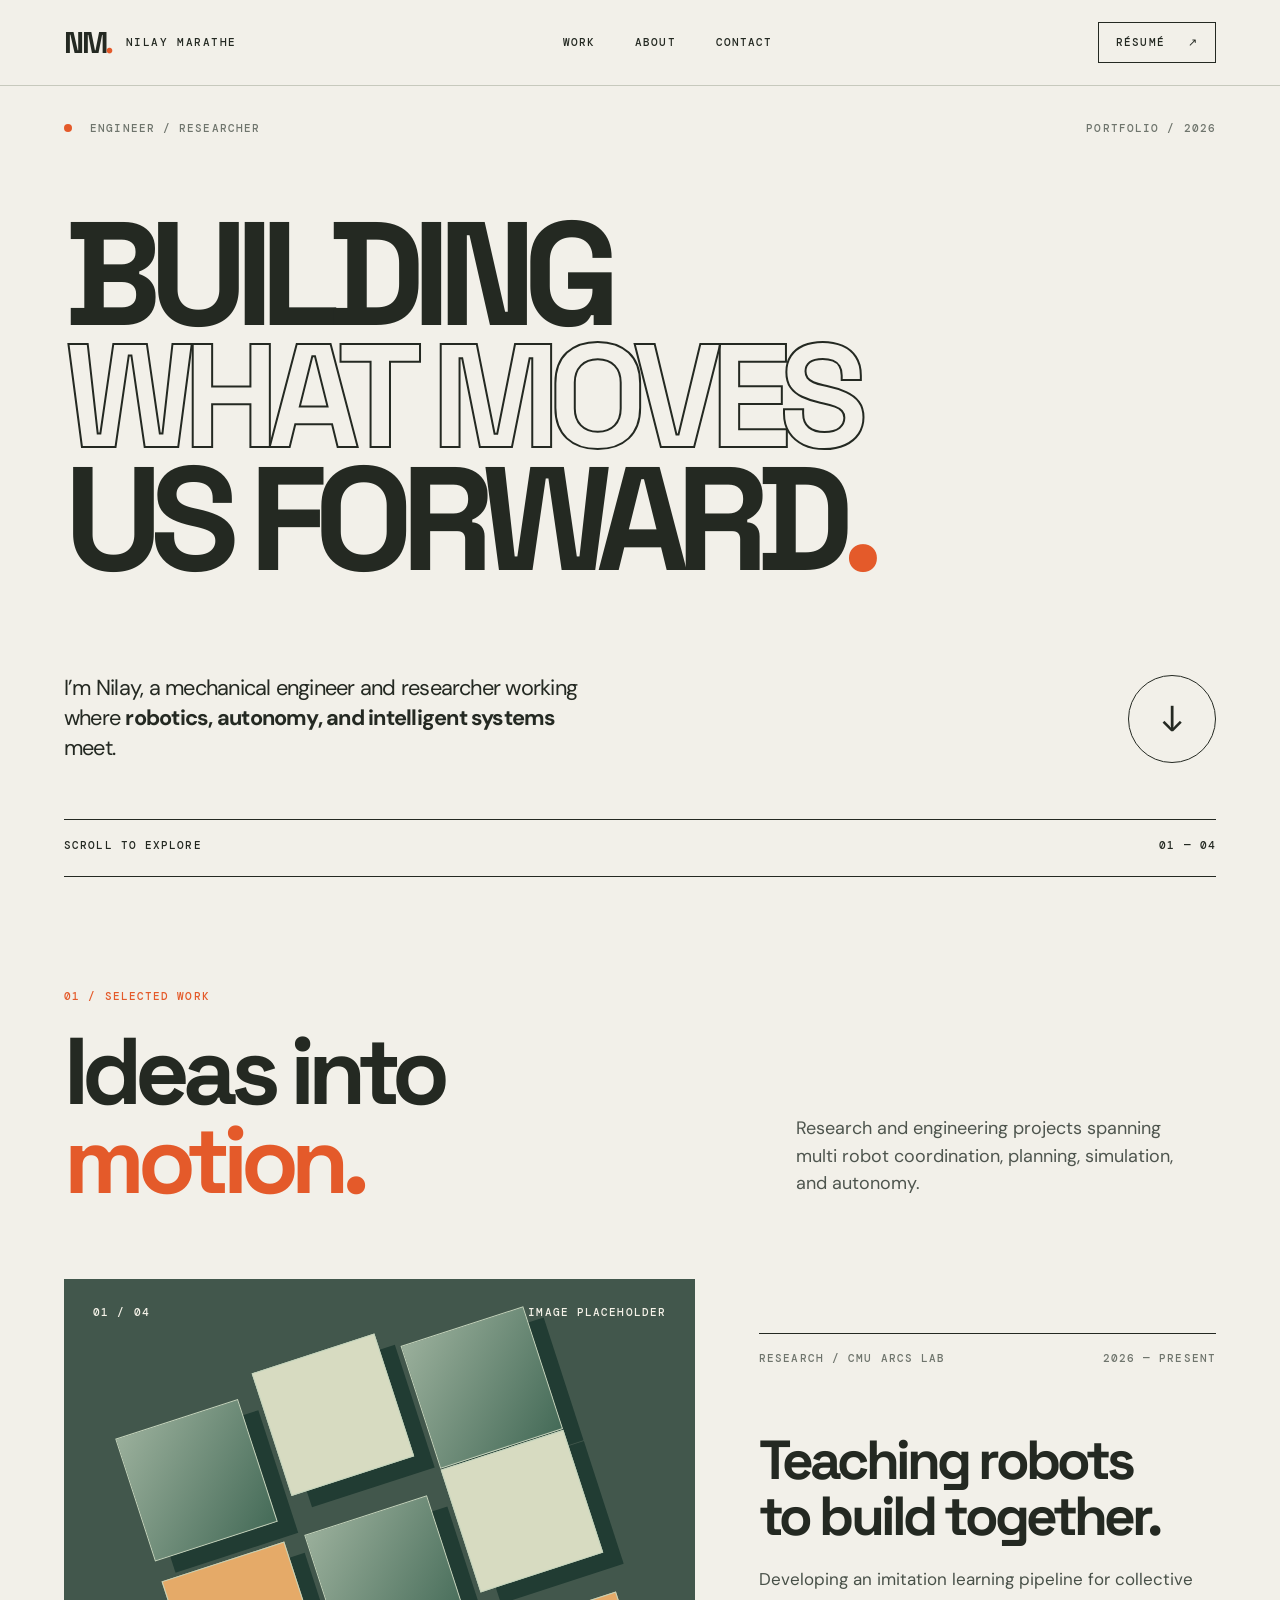
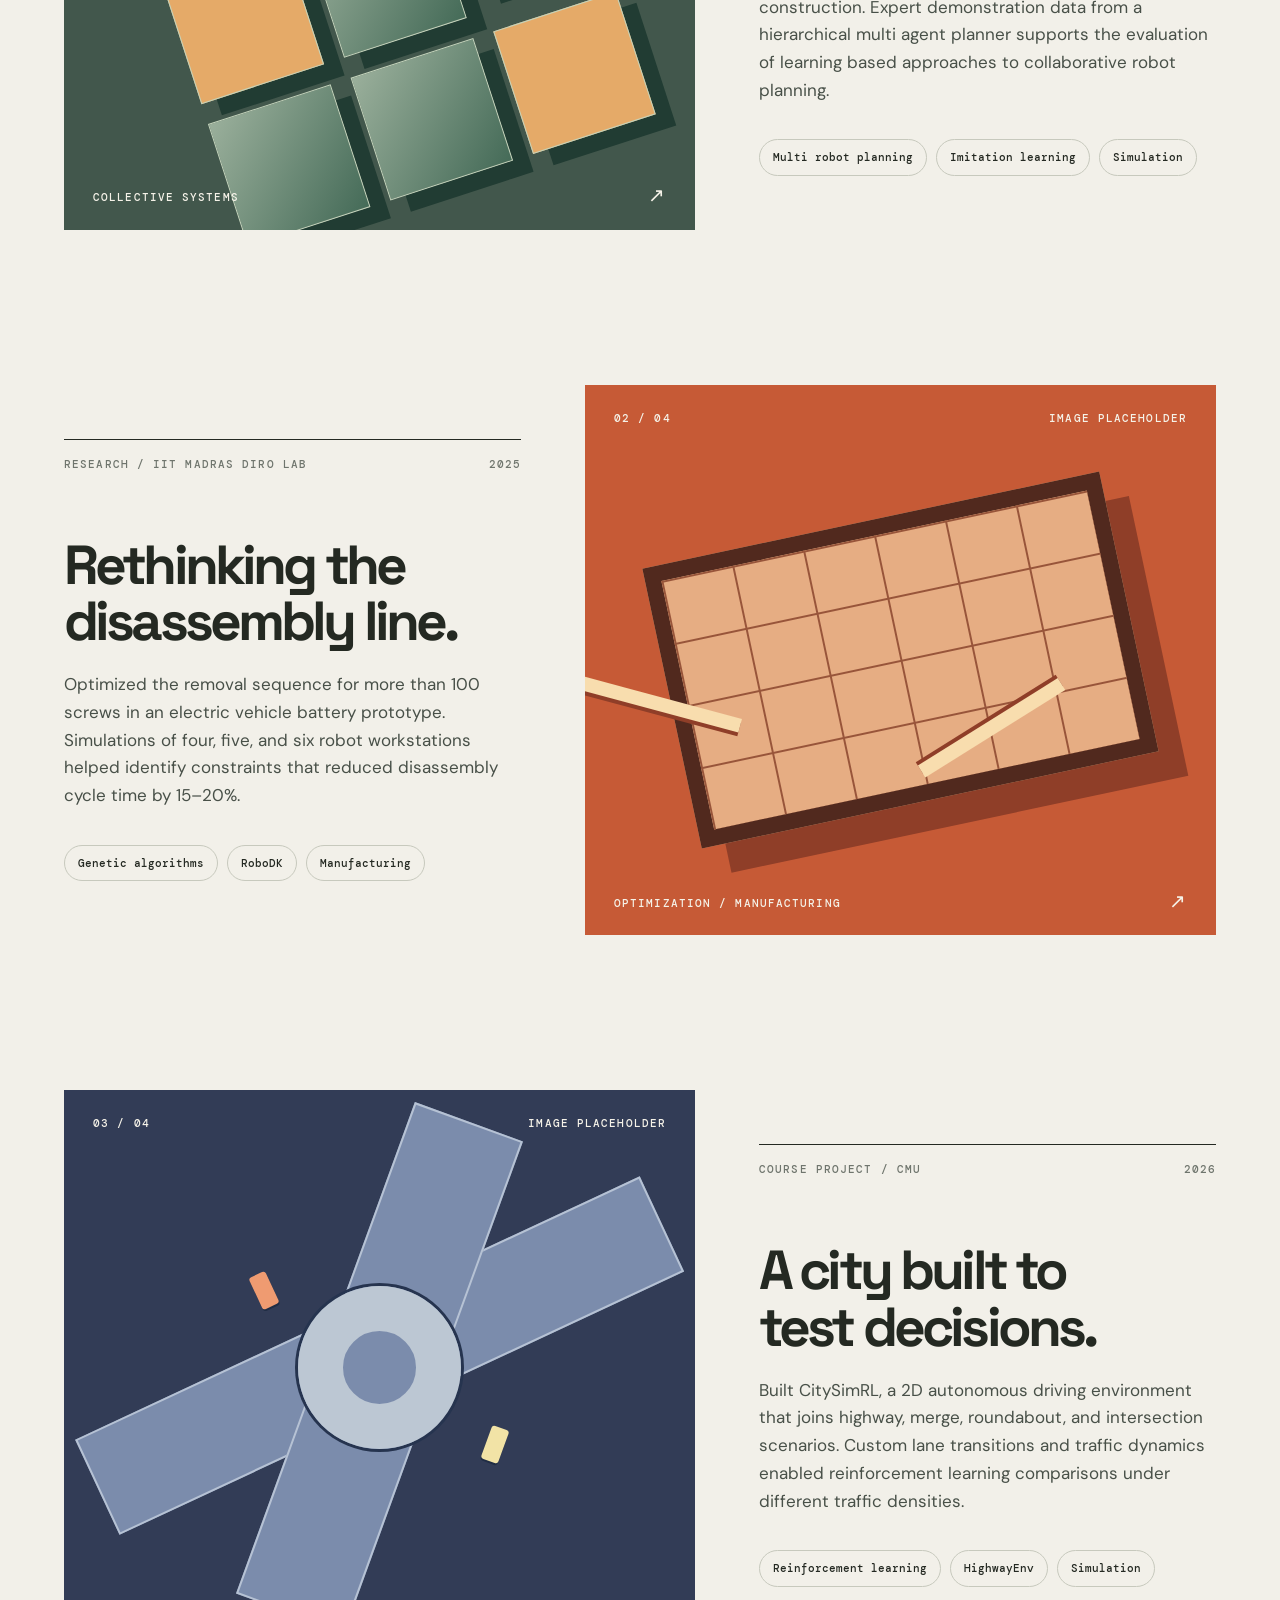
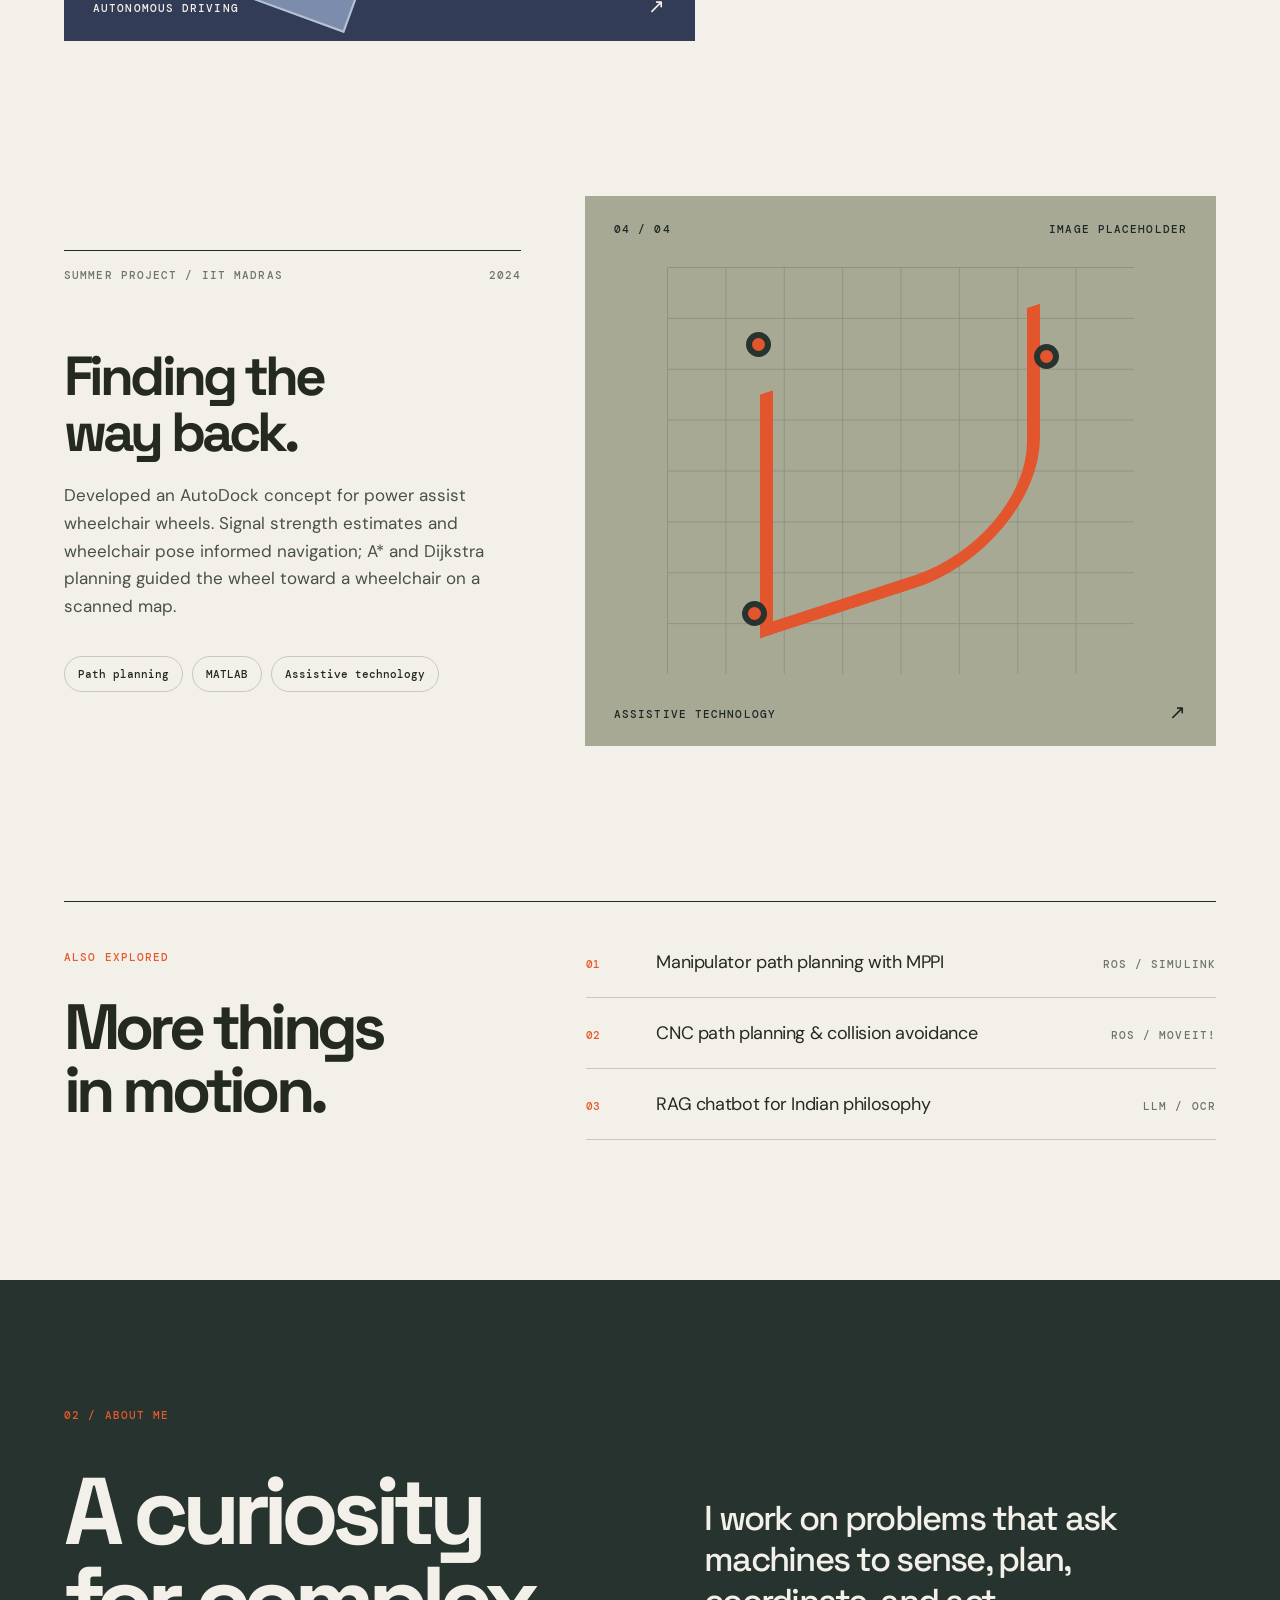
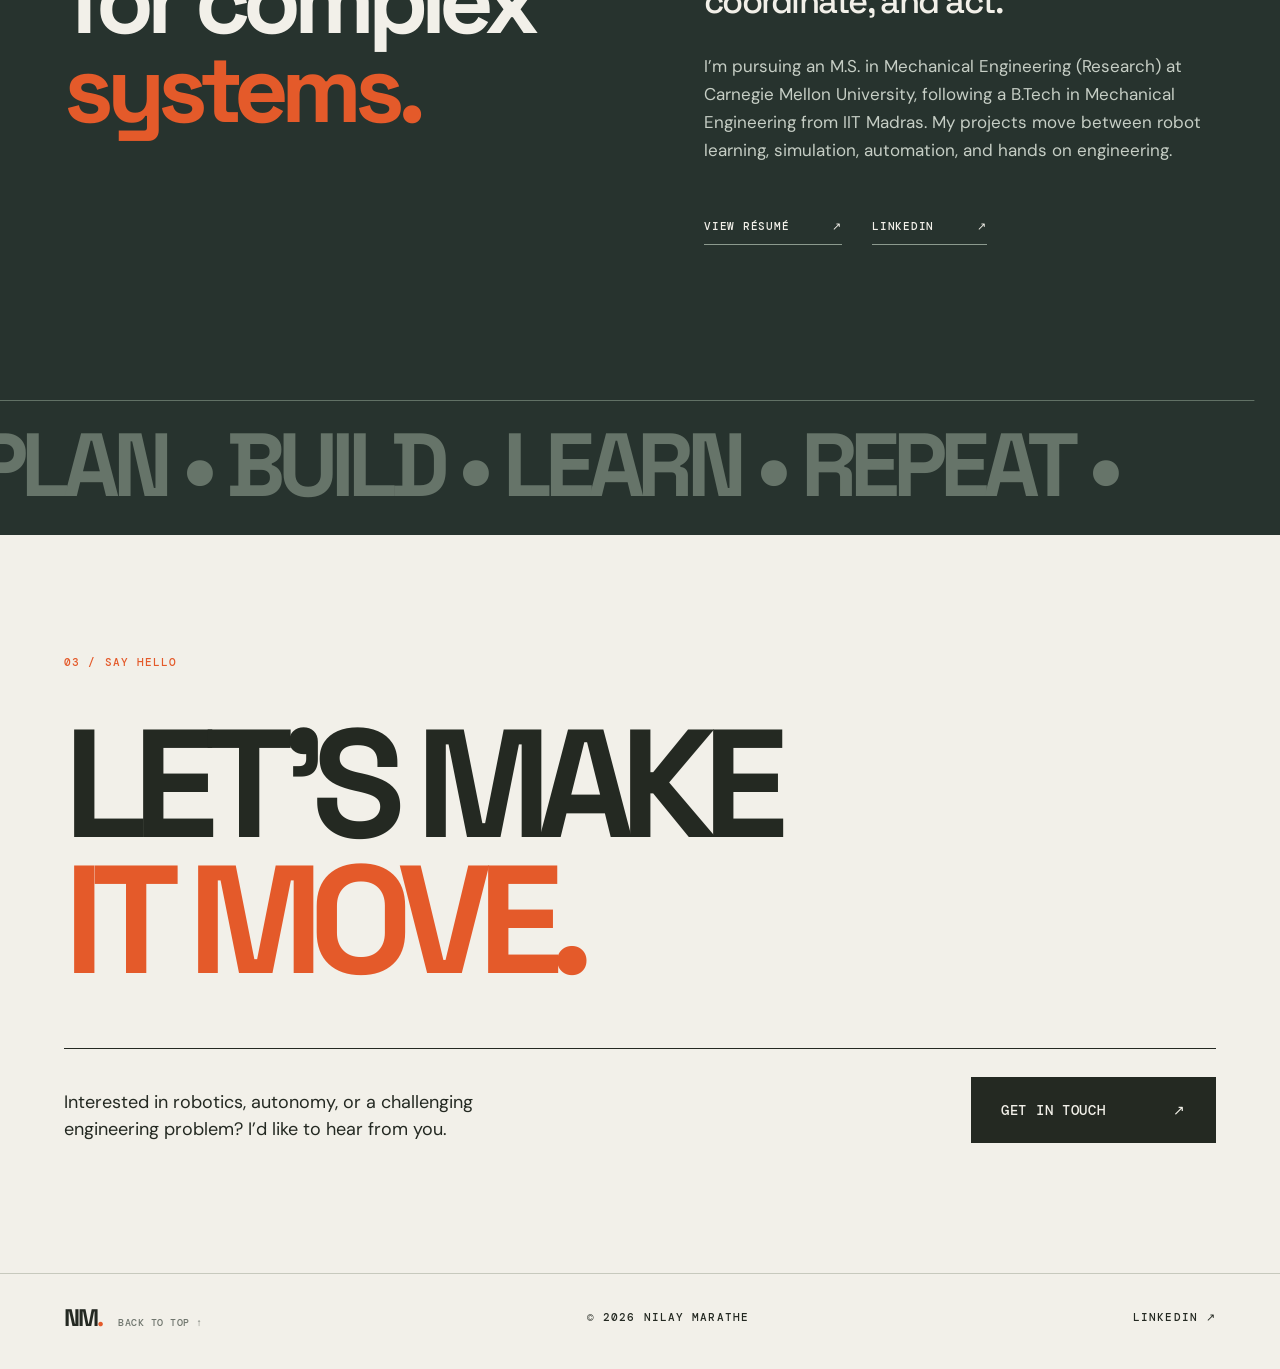
==== index.html @ 24e1535c "Add files via upload" ====
<!doctype html>
<html lang="en">
<head>
  <meta charset="utf-8">
  <meta name="viewport" content="width=device-width, initial-scale=1">
  <meta name="theme-color" content="#f2f0e9">
  <meta name="description" content="Nilay Marathe is a mechanical engineering researcher working across robotics, planning, autonomy, and intelligent systems.">
  <title>Nilay Marathe — Robotics & Autonomous Systems</title>
  <link rel="preconnect" href="https://fonts.googleapis.com">
  <link rel="preconnect" href="https://fonts.gstatic.com" crossorigin>
  <link href="https://fonts.googleapis.com/css2?family=DM+Mono:wght@400;500&family=DM+Sans:wght@400;500;600;700&family=Space+Grotesk:wght@400;500;600;700&display=swap" rel="stylesheet">
  <link rel="stylesheet" href="styles.css">
</head>
<body>
  <a class="skip-link" href="#main">Skip to content</a>
  <header class="site-header">
    <a class="brand" href="#top" aria-label="Nilay Marathe, back to top"><span class="brand-mark">NM<span class="brand-dot">.</span></span><span class="brand-name">NILAY MARATHE</span></a>
    <nav aria-label="Main navigation">
      <a href="#work">Work</a>
      <a href="#about">About</a>
      <a href="#contact">Contact</a>
    </nav>
    <a class="header-link" href="NilayMarathe_Resume.pdf" target="_blank" rel="noopener">Résumé <span aria-hidden="true">↗</span></a>
  </header>

  <main id="main">
    <section class="hero section-shell" id="top" aria-labelledby="hero-title">
      <div class="hero-topline"><span><span class="status-dot"></span> ENGINEER / RESEARCHER</span><span class="hero-index">PORTFOLIO / 2026</span></div>
      <h1 id="hero-title">BUILDING<br><span class="outlined">WHAT MOVES</span><br>US FORWARD<span class="period">.</span></h1>
      <div class="hero-bottom">
        <p>I’m Nilay, a mechanical engineer and researcher working where <strong>robotics, autonomy, and intelligent systems</strong> meet.</p>
        <a class="round-arrow" href="#work" aria-label="Explore selected work"><span aria-hidden="true">↓</span></a>
      </div>
      <div class="hero-rule"><span>SCROLL TO EXPLORE</span><span aria-hidden="true">01 — 04</span></div>
    </section>

    <section class="work section-shell" id="work" aria-labelledby="work-title">
      <div class="section-heading"><span class="eyebrow">01 / SELECTED WORK</span><h2 id="work-title">Ideas into<br><em>motion.</em></h2><p>Research and engineering projects spanning multi robot coordination, planning, simulation, and autonomy.</p></div>

      <article class="project project-featured" id="construction">
        <div class="project-visual visual-construction" role="img" aria-label="Placeholder for multi-robot construction project image">
          <div class="visual-top"><span>01 / 04</span><span>IMAGE PLACEHOLDER</span></div>
          <div class="construction-art" aria-hidden="true"><i></i><i></i><i></i><i></i><i></i><i></i><i></i><i></i><i></i></div>
          <div class="visual-bottom"><span>COLLECTIVE SYSTEMS</span><span>↗</span></div>
        </div>
        <div class="project-info"><div class="project-meta"><span>RESEARCH / CMU ARCS LAB</span><span>2026 — PRESENT</span></div><h3>Teaching robots<br>to build together.</h3><p>Developing an imitation learning pipeline for collective construction. Expert demonstration data from a hierarchical multi agent planner supports the evaluation of learning based approaches to collaborative robot planning.</p><div class="tag-list"><span>Multi robot planning</span><span>Imitation learning</span><span>Simulation</span></div></div>
      </article>

      <article class="project project-reverse" id="disassembly">
        <div class="project-visual visual-disassembly" role="img" aria-label="Placeholder for multi-robot disassembly project image">
          <div class="visual-top"><span>02 / 04</span><span>IMAGE PLACEHOLDER</span></div>
          <div class="battery-art" aria-hidden="true"><div class="battery-grid"></div><div class="battery-arm arm-one"></div><div class="battery-arm arm-two"></div></div>
          <div class="visual-bottom"><span>OPTIMIZATION / MANUFACTURING</span><span>↗</span></div>
        </div>
        <div class="project-info"><div class="project-meta"><span>RESEARCH / IIT MADRAS DIRO LAB</span><span>2025</span></div><h3>Rethinking the<br>disassembly line.</h3><p>Optimized the removal sequence for more than 100 screws in an electric vehicle battery prototype. Simulations of four, five, and six robot workstations helped identify constraints that reduced disassembly cycle time by 15–20%.</p><div class="tag-list"><span>Genetic algorithms</span><span>RoboDK</span><span>Manufacturing</span></div></div>
      </article>

      <article class="project" id="citysim">
        <div class="project-visual visual-city" role="img" aria-label="Placeholder for CitySimRL autonomous driving project image">
          <div class="visual-top"><span>03 / 04</span><span>IMAGE PLACEHOLDER</span></div>
          <div class="road-art" aria-hidden="true"><div class="road road-a"></div><div class="road road-b"></div><div class="road-circle"></div><div class="road-car car-a"></div><div class="road-car car-b"></div></div>
          <div class="visual-bottom"><span>AUTONOMOUS DRIVING</span><span>↗</span></div>
        </div>
        <div class="project-info"><div class="project-meta"><span>COURSE PROJECT / CMU</span><span>2026</span></div><h3>A city built to<br>test decisions.</h3><p>Built CitySimRL, a 2D autonomous driving environment that joins highway, merge, roundabout, and intersection scenarios. Custom lane transitions and traffic dynamics enabled reinforcement learning comparisons under different traffic densities.</p><div class="tag-list"><span>Reinforcement learning</span><span>HighwayEnv</span><span>Simulation</span></div></div>
      </article>

      <article class="project project-reverse" id="autodock">
        <div class="project-visual visual-autodock" role="img" aria-label="Placeholder for AutoDock power-assist wheelchair project image">
          <div class="visual-top"><span>04 / 04</span><span>IMAGE PLACEHOLDER</span></div>
          <div class="path-art" aria-hidden="true"><div class="path-grid"></div><div class="path-line"></div><div class="path-point point-one"></div><div class="path-point point-two"></div><div class="path-point point-three"></div></div>
          <div class="visual-bottom"><span>ASSISTIVE TECHNOLOGY</span><span>↗</span></div>
        </div>
        <div class="project-info"><div class="project-meta"><span>SUMMER PROJECT / IIT MADRAS</span><span>2024</span></div><h3>Finding the<br>way back.</h3><p>Developed an AutoDock concept for power assist wheelchair wheels. Signal strength estimates and wheelchair pose informed navigation; A* and Dijkstra planning guided the wheel toward a wheelchair on a scanned map.</p><div class="tag-list"><span>Path planning</span><span>MATLAB</span><span>Assistive technology</span></div></div>
      </article>

      <div class="more-work"><div><span class="eyebrow">ALSO EXPLORED</span><h3>More things<br>in motion.</h3></div><div class="more-list"><div><span>01</span><p>Manipulator path planning with MPPI</p><small>ROS / SIMULINK</small></div><div><span>02</span><p>CNC path planning & collision avoidance</p><small>ROS / MOVEIT!</small></div><div><span>03</span><p>RAG chatbot for Indian philosophy</p><small>LLM / OCR</small></div></div></div>
    </section>

    <section class="about" id="about" aria-labelledby="about-title"><div class="section-shell about-grid"><div><span class="eyebrow">02 / ABOUT ME</span><h2 id="about-title">A curiosity<br>for complex<br><em>systems.</em></h2></div><div class="about-copy"><p class="about-lead">I work on problems that ask machines to sense, plan, coordinate, and act.</p><p>I’m pursuing an M.S. in Mechanical Engineering (Research) at Carnegie Mellon University, following a B.Tech in Mechanical Engineering from IIT Madras. My projects move between robot learning, simulation, automation, and hands on engineering.</p><div class="about-links"><a href="NilayMarathe_Resume.pdf" target="_blank" rel="noopener">View résumé <span aria-hidden="true">↗</span></a><a href="https://www.linkedin.com/in/nilaymarathe" target="_blank" rel="noopener">LinkedIn <span aria-hidden="true">↗</span></a></div></div></div><div class="about-band" aria-hidden="true">PLAN&nbsp;•&nbsp;BUILD&nbsp;•&nbsp;LEARN&nbsp;•&nbsp;REPEAT&nbsp;•&nbsp;</div></section>

    <section class="contact section-shell" id="contact" aria-labelledby="contact-title"><span class="eyebrow">03 / SAY HELLO</span><h2 id="contact-title">LET’S MAKE<br><span>IT MOVE.</span></h2><div class="contact-bottom"><p>Interested in robotics, autonomy, or a challenging engineering problem? I’d like to hear from you.</p><a class="contact-cta" href="mailto:nmarathe@andrew.cmu.edu">Get in touch <span aria-hidden="true">↗</span></a></div></section>
  </main>

  <footer class="footer section-shell"><a href="#top">NM<span class="period">.</span> <span class="back-top">BACK TO TOP ↑</span></a><span>© 2026 NILAY MARATHE</span><a href="https://www.linkedin.com/in/nilaymarathe" target="_blank" rel="noopener">LINKEDIN ↗</a></footer>
</body>
</html>
---- styles.css ----
:root{--paper:#f2f0e9;--ink:#242922;--muted:#6f756d;--line:#c7c9bd;--accent:#e45a2a;--dark:#27332e;--cream:#f8f6ef}*{box-sizing:border-box}html{scroll-behavior:smooth}body{margin:0;background:var(--paper);color:var(--ink);font-family:'DM Sans',Arial,sans-serif}a{color:inherit;text-decoration:none}a:focus-visible{outline:3px solid var(--accent);outline-offset:5px}::selection{background:var(--accent);color:white}.section-shell{max-width:1600px;margin:auto;padding-left:clamp(24px,5vw,86px);padding-right:clamp(24px,5vw,86px)}.skip-link{position:absolute;z-index:10;top:-100px;left:20px;padding:12px 18px;background:#fff}.skip-link:focus{top:14px}.site-header{height:86px;display:flex;align-items:center;gap:36px;justify-content:space-between;border-bottom:1px solid var(--line);padding:0 clamp(24px,5vw,86px);max-width:1600px;margin:auto}.brand{display:flex;align-items:center;gap:14px;white-space:nowrap}.brand-mark{font:700 30px/1 'Space Grotesk',sans-serif;letter-spacing:-.08em}.brand-dot,.period{color:var(--accent)}.brand-name,.site-header nav,.header-link,.eyebrow,.hero-topline,.hero-rule,.project-meta,.tag-list,.visual-top,.visual-bottom,.more-list small,.footer,.back-top{font:500 11px/1.3 'DM Mono',monospace;letter-spacing:.1em}.brand-name{letter-spacing:.14em}.site-header nav{display:flex;gap:40px;text-transform:uppercase}.site-header nav a,.header-link,.footer a,.about-links a{transition:color .2s ease}.site-header nav a:hover,.header-link:hover,.footer a:hover,.about-links a:hover{color:var(--accent)}.header-link{border:1px solid var(--ink);padding:12px 17px;text-transform:uppercase;white-space:nowrap}.header-link span{margin-left:15px}.hero{min-height:790px;display:flex;flex-direction:column}.hero-topline{display:flex;justify-content:space-between;padding-top:35px;color:var(--muted)}.status-dot{display:inline-block;width:8px;height:8px;background:var(--accent);border-radius:50%;margin-right:10px}.hero h1{font:700 clamp(70px,11.5vw,174px)/.83 'Space Grotesk',sans-serif;letter-spacing:-.09em;margin:78px 0 0;white-space:nowrap}.hero h1 .outlined{-webkit-text-stroke:2px var(--ink);color:transparent}.hero h1 .period{letter-spacing:-.11em}.hero-bottom{display:flex;justify-content:space-between;align-items:end;margin-top:auto;padding:40px 0 56px}.hero-bottom p{font-size:clamp(18px,1.7vw,25px);line-height:1.38;letter-spacing:-.035em;max-width:520px;margin:0}.hero-bottom strong{font-weight:700}.round-arrow{width:88px;height:88px;border:1px solid var(--ink);border-radius:50%;display:grid;place-items:center;font:400 36px/1 'Space Grotesk';transition:background .2s,color .2s,transform .2s}.round-arrow:hover{background:var(--ink);color:var(--paper);transform:translateY(5px)}.hero-rule{border-top:1px solid var(--ink);display:flex;justify-content:space-between;padding:18px 0 24px}.section-heading{display:grid;grid-template-columns:1.2fr .8fr;column-gap:8vw;padding:112px 0 74px;align-items:end;border-top:1px solid var(--ink)}.section-heading .eyebrow{grid-column:1/-1;margin-bottom:24px}.eyebrow{display:block;color:var(--accent)}.section-heading h2,.about h2{font:700 clamp(58px,7.4vw,112px)/.94 'Space Grotesk',sans-serif;letter-spacing:-.075em;margin:0}.section-heading h2 em,.about h2 em{font-style:normal;color:var(--accent)}.section-heading p{max-width:390px;font-size:18px;line-height:1.55;color:#4e554e;margin:0 0 7px}.project{display:grid;grid-template-columns:1.16fr .84fr;gap:clamp(42px,5vw,90px);align-items:center;margin-bottom:155px}.project-reverse{grid-template-columns:.84fr 1.16fr}.project-reverse .project-visual{order:2}.project-reverse .project-info{order:1}.project-visual{height:clamp(410px,43vw,620px);position:relative;overflow:hidden;color:#f5f2e8}.visual-top,.visual-bottom{position:absolute;left:29px;right:29px;display:flex;justify-content:space-between;z-index:2}.visual-top{top:26px}.visual-bottom{bottom:25px}.visual-bottom span:last-child{font-size:20px;line-height:.5}.visual-construction{background:#42574c}.visual-disassembly{background:#c65a36}.visual-city{background:#323c56}.visual-autodock{background:#a8a995;color:#1b2824}.construction-art{width:68%;aspect-ratio:1;position:absolute;left:17%;top:15%;transform:rotate(-18deg);display:grid;grid-template-columns:repeat(3,1fr);gap:5%}.construction-art i{display:block;border:1px solid #c4d4bc;background:linear-gradient(135deg,#9aaf9b,#456b58);box-shadow:16px 17px 0 #213c33}.construction-art i:nth-child(2),.construction-art i:nth-child(6){transform:translateY(-20px);background:#d7dbc1}.construction-art i:nth-child(4),.construction-art i:nth-child(9){background:#e5aa68}.battery-art{position:absolute;width:74%;height:52%;left:13%;top:24%;transform:rotate(-12deg);border:16px solid #51291e;background:#e6ad83;box-shadow:24px 30px 0 #8f3e28}.battery-grid{width:100%;height:100%;background-image:linear-gradient(#98553a 2px,transparent 2px),linear-gradient(90deg,#98553a 2px,transparent 2px);background-size:16.66% 25%}.battery-arm{position:absolute;background:#f8ddae;height:14px;width:38%;transform-origin:left center;box-shadow:0 4px 0 #8f3e28}.arm-one{left:-23%;top:30%;transform:rotate(27deg)}.arm-two{right:-23%;bottom:25%;transform:rotate(160deg)}.road-art{position:absolute;inset:12%}.road{position:absolute;background:#7b8cac;border:2px solid #b6c2d4}.road-a{height:25%;width:130%;left:-15%;top:35%;transform:rotate(-25deg)}.road-b{width:24%;height:125%;left:38%;top:-12%;transform:rotate(20deg)}.road-circle{position:absolute;left:33%;top:31%;width:34%;aspect-ratio:1;border:45px solid #bcc7d3;border-radius:50%;box-shadow:0 0 0 3px #26344f}.road-car{position:absolute;width:18px;height:35px;border-radius:3px;background:#ef9b71;box-shadow:0 2px 0 #202d45}.car-a{left:24%;top:28%;transform:rotate(-25deg)}.car-b{right:24%;bottom:27%;transform:rotate(20deg);background:#f2e3a6}.path-art{position:absolute;inset:13%}.path-grid{position:absolute;inset:0;background-image:linear-gradient(#626f5f 1px,transparent 1px),linear-gradient(90deg,#626f5f 1px,transparent 1px);background-size:12.5% 12.5%;opacity:.35}.path-line{position:absolute;left:20%;top:20%;width:60%;height:60%;border-left:13px solid #e2552d;border-bottom:13px solid #e2552d;border-right:13px solid #e2552d;border-radius:0 0 45% 0;transform:skewY(-18deg)}.path-point{position:absolute;width:25px;height:25px;border:6px solid #27332e;border-radius:50%;background:#e2552d}.point-one{left:17%;top:16%}.point-two{left:16%;bottom:12%}.point-three{right:16%;top:19%}.project-info{padding:10px 0}.project-meta{display:flex;justify-content:space-between;gap:20px;color:var(--muted);border-top:1px solid var(--ink);padding-top:17px}.project-info h3{font:700 clamp(40px,4.3vw,70px)/1.02 'Space Grotesk',sans-serif;letter-spacing:-.07em;margin:66px 0 22px}.project-info>p{font-size:17px;line-height:1.63;color:#485048;max-width:540px;margin:0}.tag-list{display:flex;gap:9px;flex-wrap:wrap;margin-top:35px;letter-spacing:0}.tag-list span{border:1px solid var(--line);border-radius:40px;padding:10px 13px}.more-work{display:grid;grid-template-columns:.8fr 1.2fr;gap:8vw;border-top:1px solid var(--ink);padding:48px 0 140px}.more-work h3{font:700 clamp(46px,5vw,78px)/.98 'Space Grotesk';letter-spacing:-.075em;margin:32px 0 0}.more-list>div{display:grid;grid-template-columns:48px 1fr auto;gap:22px;align-items:baseline;border-bottom:1px solid var(--line);padding:23px 0}.more-list>div:first-child{padding-top:0}.more-list span{font:500 11px 'DM Mono';color:var(--accent)}.more-list p{font-size:18px;margin:0;letter-spacing:-.02em}.more-list small{color:var(--muted);white-space:nowrap}.about{background:var(--dark);color:var(--paper);overflow:hidden}.about-grid{display:grid;grid-template-columns:1fr 1fr;gap:10vw;padding-top:128px;padding-bottom:155px}.about h2{margin:45px 0 0}.about-copy{padding-top:90px;max-width:600px}.about-copy p{font-size:17px;line-height:1.65;color:#c6cec5}.about-copy .about-lead{font:500 clamp(27px,2.7vw,42px)/1.2 'Space Grotesk';letter-spacing:-.05em;color:var(--paper);margin:0 0 30px}.about-links{display:flex;gap:30px;margin-top:54px}.about-links a{font:500 11px 'DM Mono';letter-spacing:.07em;text-transform:uppercase;padding-bottom:11px;border-bottom:1px solid #8c9a8e}.about-links span{margin-left:35px}.about-band{font:700 clamp(48px,7vw,112px)/1 'Space Grotesk';letter-spacing:-.08em;white-space:nowrap;color:#667469;border-top:1px solid #617165;padding:20px 0 25px;transform:translateX(-2%)}.contact{padding-top:120px;padding-bottom:130px}.contact h2{font:700 clamp(70px,12vw,188px)/.88 'Space Grotesk';letter-spacing:-.09em;margin:48px 0 60px}.contact h2 span{color:var(--accent)}.contact-bottom{display:flex;align-items:end;justify-content:space-between;gap:30px;border-top:1px solid var(--ink);padding-top:28px}.contact-bottom p{max-width:430px;font-size:18px;line-height:1.5;margin:0}.contact-cta{background:var(--ink);color:var(--paper);font:500 14px 'DM Mono';text-transform:uppercase;letter-spacing:.05em;padding:24px 30px;min-width:245px;display:flex;justify-content:space-between;transition:background .2s}.contact-cta:hover{background:var(--accent)}.footer{border-top:1px solid var(--line);padding-top:28px;padding-bottom:36px;display:flex;align-items:center;justify-content:space-between}.footer>a:first-child{font:700 24px 'Space Grotesk';letter-spacing:-.08em}.back-top{font-size:10px;letter-spacing:.05em;margin-left:13px;color:var(--muted)}@media(max-width:1000px){.hero{min-height:690px}.hero h1{font-size:clamp(66px,11.5vw,120px)}.project,.project-reverse{grid-template-columns:1fr 1fr;gap:35px}.project-info h3{margin-top:35px}.project-meta{flex-direction:column;gap:3px}.more-list>div{grid-template-columns:30px 1fr}.more-list small{grid-column:2}.about-grid{gap:4vw}}@media(max-width:700px){.site-header{height:70px}.brand-name,.header-link{display:none}.site-header nav{gap:18px;font-size:10px}.hero{min-height:680px}.hero-topline{padding-top:24px}.hero-index{display:none}.hero h1{font-size:clamp(51px,12.5vw,86px);margin-top:98px;white-space:normal;line-height:.92}.hero h1 .outlined{-webkit-text-stroke:1px var(--ink)}.hero-bottom{align-items:end;gap:18px}.hero-bottom p{font-size:18px;max-width:310px}.round-arrow{width:60px;height:60px;flex:none;font-size:27px}.section-heading{grid-template-columns:1fr;padding-top:80px;gap:23px}.section-heading .eyebrow{margin:0}.section-heading h2{font-size:66px}.section-heading p{font-size:16px}.project,.project-reverse{display:flex;flex-direction:column;align-items:stretch;gap:0;margin-bottom:90px}.project-reverse .project-visual,.project-reverse .project-info{order:initial}.project-visual{height:420px}.project-info{padding-top:30px}.project-info h3{font-size:48px;margin:28px 0 18px}.project-info>p{font-size:16px}.more-work{grid-template-columns:1fr;padding-bottom:85px;gap:45px}.more-work h3{font-size:58px}.about-grid{grid-template-columns:1fr;padding-top:80px;padding-bottom:90px;gap:0}.about h2{font-size:72px}.about-copy{padding-top:55px}.about-copy .about-lead{font-size:31px}.about-band{font-size:60px}.contact{padding-top:85px;padding-bottom:90px}.contact h2{font-size:clamp(64px,13vw,96px);margin-bottom:45px}.contact-bottom{align-items:stretch;flex-direction:column;gap:30px}.contact-cta{width:100%}.footer{gap:20px;flex-wrap:wrap}.footer>a:first-child{width:100%}}@media(max-width:400px){.hero h1{font-size:50px}.project-visual{height:345px}.visual-top,.visual-bottom{left:18px;right:18px;font-size:9px}.more-list p{font-size:16px}.contact h2{font-size:59px}}@media(prefers-reduced-motion:reduce){html{scroll-behavior:auto}*,*:before,*:after{transition-duration:.01ms!important;animation-duration:.01ms!important}}
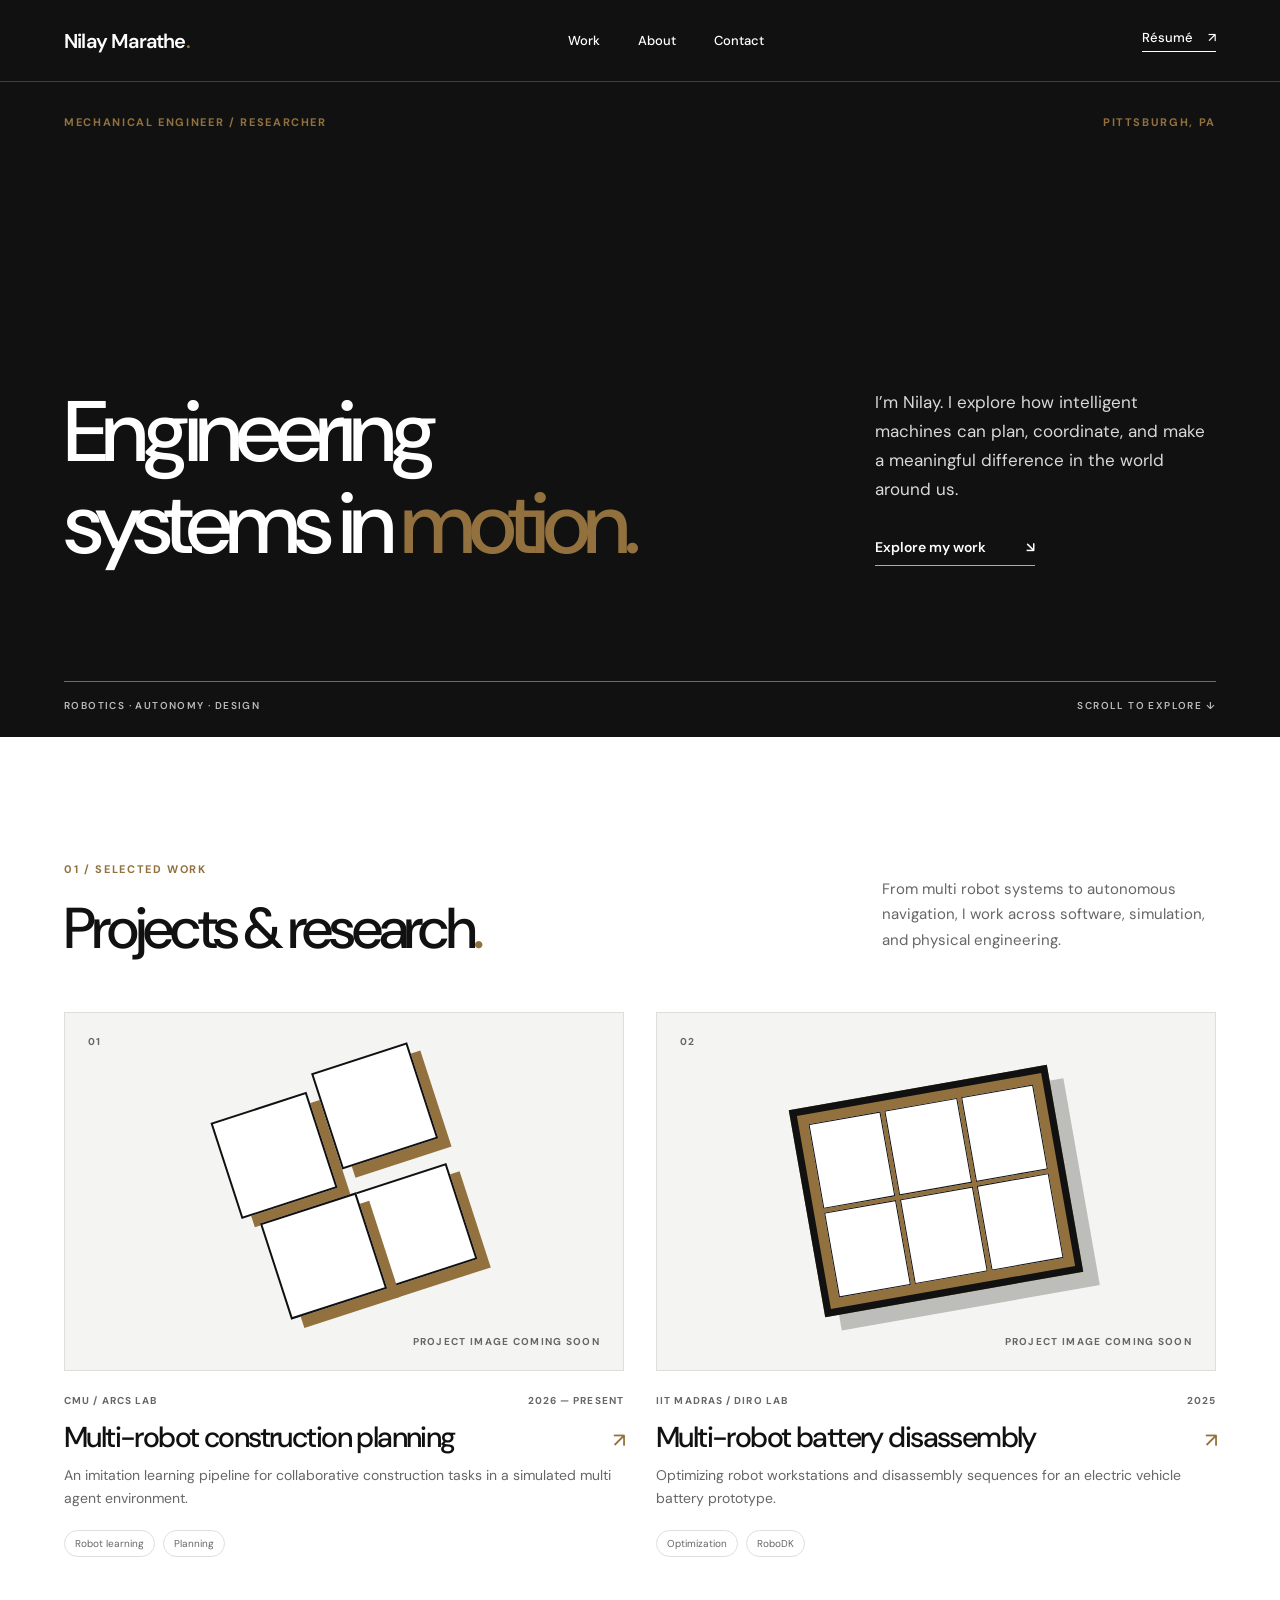
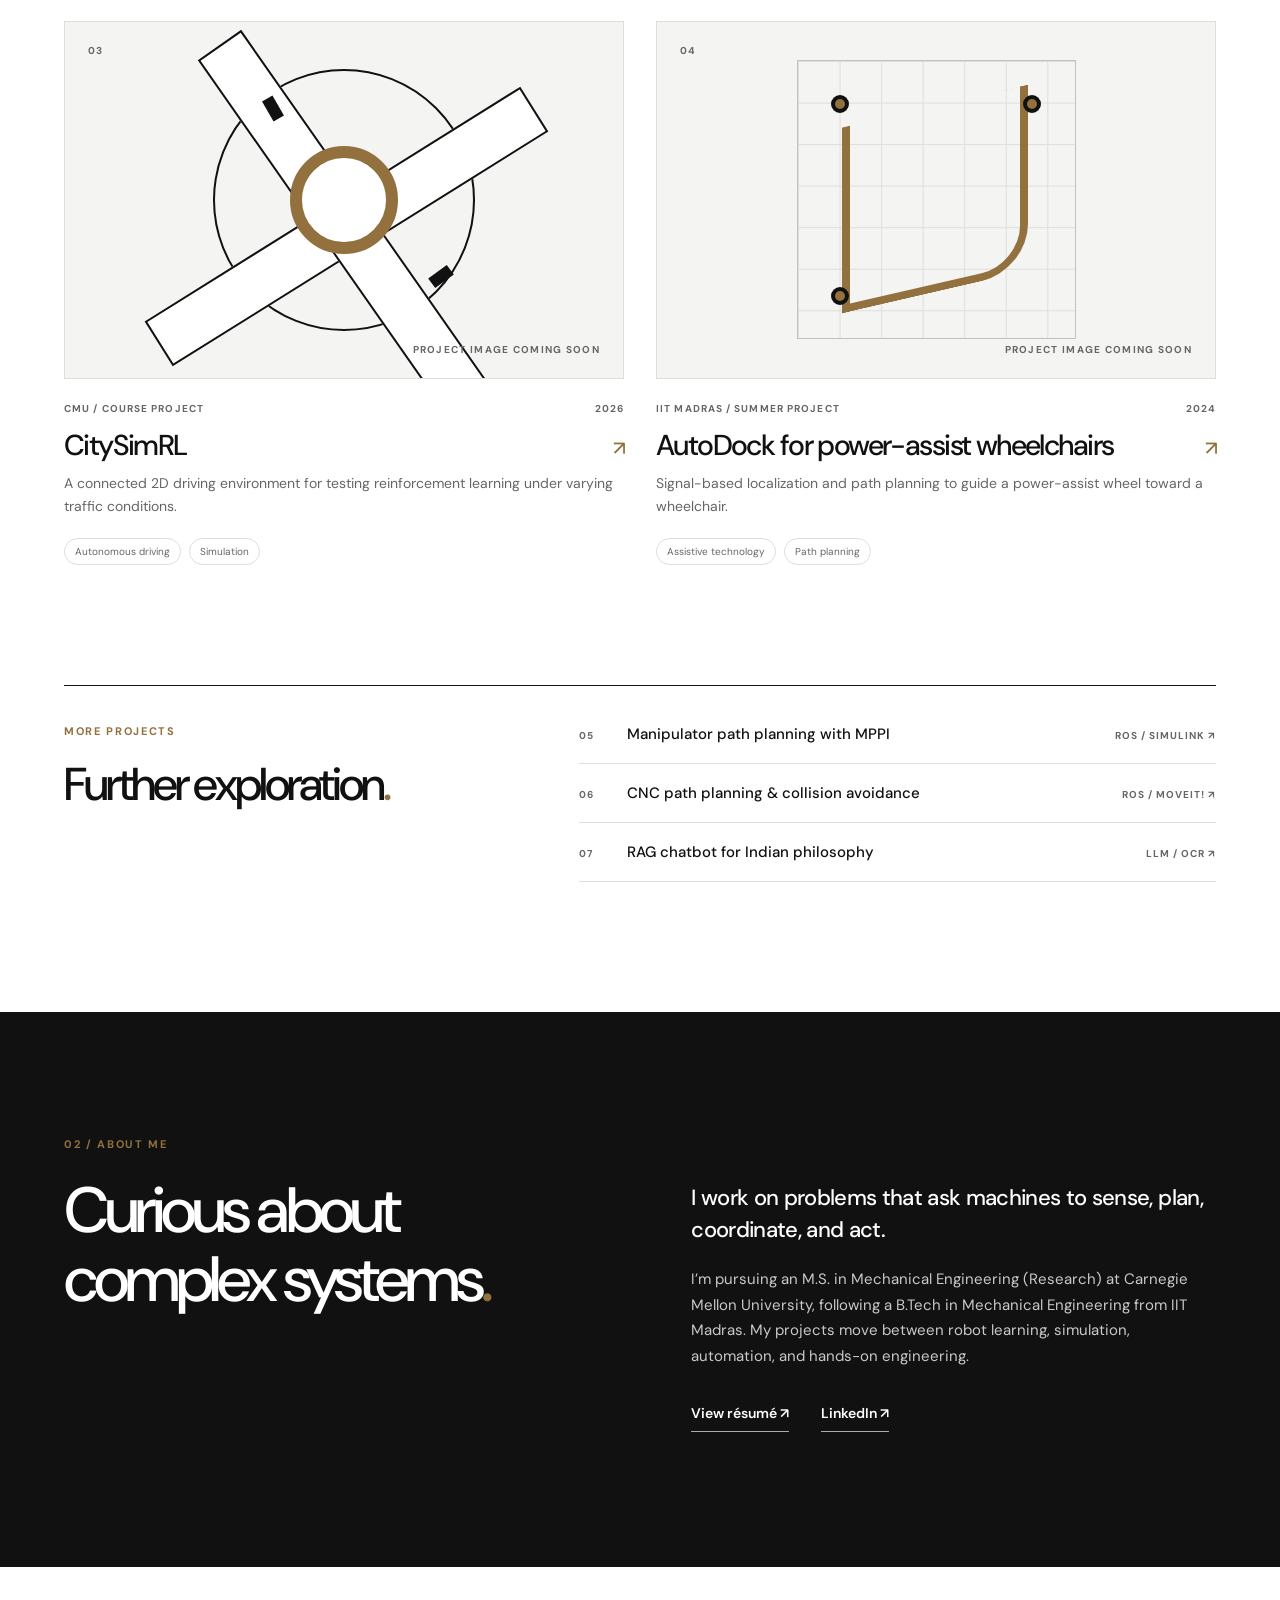
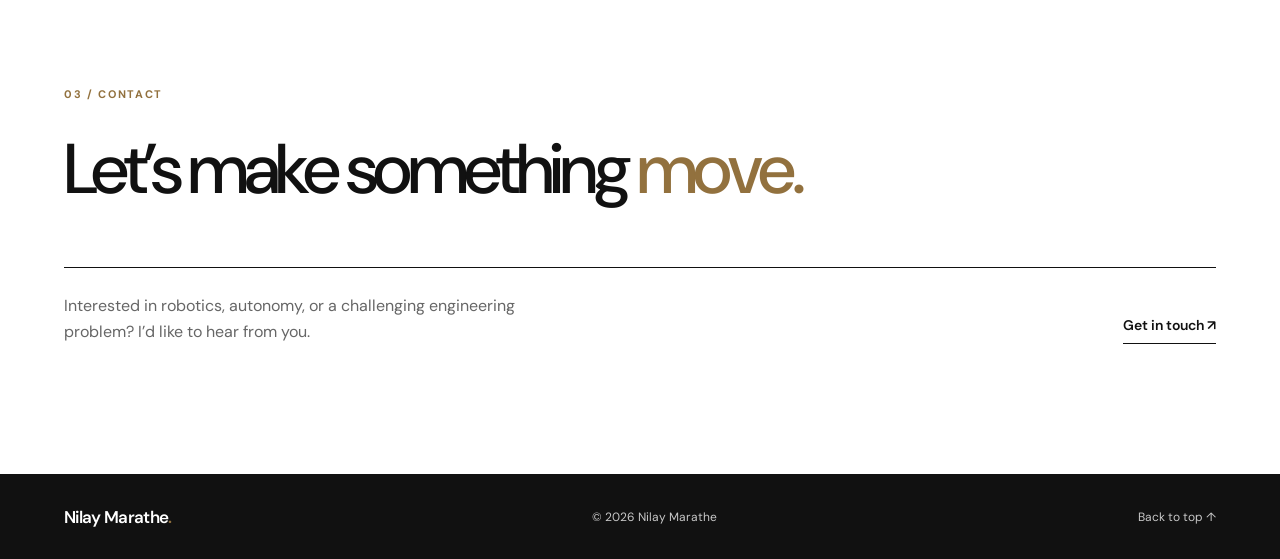
==== commit 4846e690: "Add files via upload" ====
--- a/index.html
+++ b/index.html
@@ -3,84 +3,42 @@
 <head>
   <meta charset="utf-8">
   <meta name="viewport" content="width=device-width, initial-scale=1">
-  <meta name="theme-color" content="#f2f0e9">
+  <meta name="theme-color" content="#111111">
   <meta name="description" content="Nilay Marathe is a mechanical engineering researcher working across robotics, planning, autonomy, and intelligent systems.">
   <title>Nilay Marathe — Robotics & Autonomous Systems</title>
   <link rel="preconnect" href="https://fonts.googleapis.com">
   <link rel="preconnect" href="https://fonts.gstatic.com" crossorigin>
-  <link href="https://fonts.googleapis.com/css2?family=DM+Mono:wght@400;500&family=DM+Sans:wght@400;500;600;700&family=Space+Grotesk:wght@400;500;600;700&display=swap" rel="stylesheet">
+  <link href="https://fonts.googleapis.com/css2?family=DM+Sans:wght@400;500;600;700&display=swap" rel="stylesheet">
   <link rel="stylesheet" href="styles.css">
 </head>
 <body>
   <a class="skip-link" href="#main">Skip to content</a>
-  <header class="site-header">
-    <a class="brand" href="#top" aria-label="Nilay Marathe, back to top"><span class="brand-mark">NM<span class="brand-dot">.</span></span><span class="brand-name">NILAY MARATHE</span></a>
-    <nav aria-label="Main navigation">
-      <a href="#work">Work</a>
-      <a href="#about">About</a>
-      <a href="#contact">Contact</a>
-    </nav>
+  <header class="site-header dark-header" id="top">
+    <a class="brand" href="index.html" aria-label="Nilay Marathe, home">Nilay Marathe<span class="accent">.</span></a>
+    <nav aria-label="Main navigation"><a href="#work">Work</a><a href="#about">About</a><a href="#contact">Contact</a></nav>
     <a class="header-link" href="NilayMarathe_Resume.pdf" target="_blank" rel="noopener">Résumé <span aria-hidden="true">↗</span></a>
   </header>
-
   <main id="main">
-    <section class="hero section-shell" id="top" aria-labelledby="hero-title">
-      <div class="hero-topline"><span><span class="status-dot"></span> ENGINEER / RESEARCHER</span><span class="hero-index">PORTFOLIO / 2026</span></div>
-      <h1 id="hero-title">BUILDING<br><span class="outlined">WHAT MOVES</span><br>US FORWARD<span class="period">.</span></h1>
-      <div class="hero-bottom">
-        <p>I’m Nilay, a mechanical engineer and researcher working where <strong>robotics, autonomy, and intelligent systems</strong> meet.</p>
-        <a class="round-arrow" href="#work" aria-label="Explore selected work"><span aria-hidden="true">↓</span></a>
+    <section class="hero dark-section">
+      <div class="shell hero-inner">
+        <div class="hero-kicker"><span class="eyebrow">MECHANICAL ENGINEER / RESEARCHER</span><span class="eyebrow">PITTSBURGH, PA</span></div>
+        <div class="hero-content"><div><h1>Engineering<br>systems in <span class="accent">motion.</span></h1></div><div class="hero-side"><p>I’m Nilay. I explore how intelligent machines can plan, coordinate, and make a meaningful difference in the world around us.</p><a class="under-link light-link" href="#work">Explore my work <span aria-hidden="true">↘</span></a></div></div>
+        <div class="hero-bottom"><span>ROBOTICS · AUTONOMY · DESIGN</span><span>SCROLL TO EXPLORE ↓</span></div>
       </div>
-      <div class="hero-rule"><span>SCROLL TO EXPLORE</span><span aria-hidden="true">01 — 04</span></div>
     </section>
-
-    <section class="work section-shell" id="work" aria-labelledby="work-title">
-      <div class="section-heading"><span class="eyebrow">01 / SELECTED WORK</span><h2 id="work-title">Ideas into<br><em>motion.</em></h2><p>Research and engineering projects spanning multi robot coordination, planning, simulation, and autonomy.</p></div>
-
-      <article class="project project-featured" id="construction">
-        <div class="project-visual visual-construction" role="img" aria-label="Placeholder for multi-robot construction project image">
-          <div class="visual-top"><span>01 / 04</span><span>IMAGE PLACEHOLDER</span></div>
-          <div class="construction-art" aria-hidden="true"><i></i><i></i><i></i><i></i><i></i><i></i><i></i><i></i><i></i></div>
-          <div class="visual-bottom"><span>COLLECTIVE SYSTEMS</span><span>↗</span></div>
-        </div>
-        <div class="project-info"><div class="project-meta"><span>RESEARCH / CMU ARCS LAB</span><span>2026 — PRESENT</span></div><h3>Teaching robots<br>to build together.</h3><p>Developing an imitation learning pipeline for collective construction. Expert demonstration data from a hierarchical multi agent planner supports the evaluation of learning based approaches to collaborative robot planning.</p><div class="tag-list"><span>Multi robot planning</span><span>Imitation learning</span><span>Simulation</span></div></div>
-      </article>
-
-      <article class="project project-reverse" id="disassembly">
-        <div class="project-visual visual-disassembly" role="img" aria-label="Placeholder for multi-robot disassembly project image">
-          <div class="visual-top"><span>02 / 04</span><span>IMAGE PLACEHOLDER</span></div>
-          <div class="battery-art" aria-hidden="true"><div class="battery-grid"></div><div class="battery-arm arm-one"></div><div class="battery-arm arm-two"></div></div>
-          <div class="visual-bottom"><span>OPTIMIZATION / MANUFACTURING</span><span>↗</span></div>
-        </div>
-        <div class="project-info"><div class="project-meta"><span>RESEARCH / IIT MADRAS DIRO LAB</span><span>2025</span></div><h3>Rethinking the<br>disassembly line.</h3><p>Optimized the removal sequence for more than 100 screws in an electric vehicle battery prototype. Simulations of four, five, and six robot workstations helped identify constraints that reduced disassembly cycle time by 15–20%.</p><div class="tag-list"><span>Genetic algorithms</span><span>RoboDK</span><span>Manufacturing</span></div></div>
-      </article>
-
-      <article class="project" id="citysim">
-        <div class="project-visual visual-city" role="img" aria-label="Placeholder for CitySimRL autonomous driving project image">
-          <div class="visual-top"><span>03 / 04</span><span>IMAGE PLACEHOLDER</span></div>
-          <div class="road-art" aria-hidden="true"><div class="road road-a"></div><div class="road road-b"></div><div class="road-circle"></div><div class="road-car car-a"></div><div class="road-car car-b"></div></div>
-          <div class="visual-bottom"><span>AUTONOMOUS DRIVING</span><span>↗</span></div>
-        </div>
-        <div class="project-info"><div class="project-meta"><span>COURSE PROJECT / CMU</span><span>2026</span></div><h3>A city built to<br>test decisions.</h3><p>Built CitySimRL, a 2D autonomous driving environment that joins highway, merge, roundabout, and intersection scenarios. Custom lane transitions and traffic dynamics enabled reinforcement learning comparisons under different traffic densities.</p><div class="tag-list"><span>Reinforcement learning</span><span>HighwayEnv</span><span>Simulation</span></div></div>
-      </article>
-
-      <article class="project project-reverse" id="autodock">
-        <div class="project-visual visual-autodock" role="img" aria-label="Placeholder for AutoDock power-assist wheelchair project image">
-          <div class="visual-top"><span>04 / 04</span><span>IMAGE PLACEHOLDER</span></div>
-          <div class="path-art" aria-hidden="true"><div class="path-grid"></div><div class="path-line"></div><div class="path-point point-one"></div><div class="path-point point-two"></div><div class="path-point point-three"></div></div>
-          <div class="visual-bottom"><span>ASSISTIVE TECHNOLOGY</span><span>↗</span></div>
-        </div>
-        <div class="project-info"><div class="project-meta"><span>SUMMER PROJECT / IIT MADRAS</span><span>2024</span></div><h3>Finding the<br>way back.</h3><p>Developed an AutoDock concept for power assist wheelchair wheels. Signal strength estimates and wheelchair pose informed navigation; A* and Dijkstra planning guided the wheel toward a wheelchair on a scanned map.</p><div class="tag-list"><span>Path planning</span><span>MATLAB</span><span>Assistive technology</span></div></div>
-      </article>
-
-      <div class="more-work"><div><span class="eyebrow">ALSO EXPLORED</span><h3>More things<br>in motion.</h3></div><div class="more-list"><div><span>01</span><p>Manipulator path planning with MPPI</p><small>ROS / SIMULINK</small></div><div><span>02</span><p>CNC path planning & collision avoidance</p><small>ROS / MOVEIT!</small></div><div><span>03</span><p>RAG chatbot for Indian philosophy</p><small>LLM / OCR</small></div></div></div>
+    <section class="work-section shell" id="work" aria-labelledby="work-title">
+      <div class="section-head"><div><span class="eyebrow">01 / SELECTED WORK</span><h2 id="work-title">Projects & research<span class="accent">.</span></h2></div><p>From multi robot systems to autonomous navigation, I work across software, simulation, and physical engineering.</p></div>
+      <div class="project-grid">
+        <article class="project-card"><a href="multi-robot-construction.html" aria-label="View multi-robot construction planning project"><div class="project-art art-construction"><span class="art-number">01</span><div class="art-geometry" aria-hidden="true"><i></i><i></i><i></i><i></i></div><span class="art-caption">PROJECT IMAGE COMING SOON</span></div><div class="card-meta"><span>CMU / ARCS LAB</span><span>2026 — PRESENT</span></div><h3>Multi-robot construction planning <span aria-hidden="true">↗</span></h3><p>An imitation learning pipeline for collaborative construction tasks in a simulated multi agent environment.</p><div class="card-tags"><span>Robot learning</span><span>Planning</span></div></a></article>
+        <article class="project-card"><a href="battery-disassembly.html" aria-label="View multi-robot battery disassembly project"><div class="project-art art-disassembly"><span class="art-number">02</span><div class="art-geometry" aria-hidden="true"><i></i><i></i><i></i><i></i><i></i><i></i></div><span class="art-caption">PROJECT IMAGE COMING SOON</span></div><div class="card-meta"><span>IIT MADRAS / DIRO LAB</span><span>2025</span></div><h3>Multi-robot battery disassembly <span aria-hidden="true">↗</span></h3><p>Optimizing robot workstations and disassembly sequences for an electric vehicle battery prototype.</p><div class="card-tags"><span>Optimization</span><span>RoboDK</span></div></a></article>
+        <article class="project-card"><a href="citysimrl.html" aria-label="View CitySimRL project"><div class="project-art art-city"><span class="art-number">03</span><div class="art-geometry" aria-hidden="true"><i></i><i></i><i></i></div><span class="art-caption">PROJECT IMAGE COMING SOON</span></div><div class="card-meta"><span>CMU / COURSE PROJECT</span><span>2026</span></div><h3>CitySimRL <span aria-hidden="true">↗</span></h3><p>A connected 2D driving environment for testing reinforcement learning under varying traffic conditions.</p><div class="card-tags"><span>Autonomous driving</span><span>Simulation</span></div></a></article>
+        <article class="project-card"><a href="autodock.html" aria-label="View AutoDock project"><div class="project-art art-autodock"><span class="art-number">04</span><div class="art-geometry" aria-hidden="true"><i></i><i></i><i></i></div><span class="art-caption">PROJECT IMAGE COMING SOON</span></div><div class="card-meta"><span>IIT MADRAS / SUMMER PROJECT</span><span>2024</span></div><h3>AutoDock for power-assist wheelchairs <span aria-hidden="true">↗</span></h3><p>Signal-based localization and path planning to guide a power-assist wheel toward a wheelchair.</p><div class="card-tags"><span>Assistive technology</span><span>Path planning</span></div></a></article>
+      </div>
+      <div class="additional-work"><div><span class="eyebrow">MORE PROJECTS</span><h2>Further exploration<span class="accent">.</span></h2></div><div class="project-list"><a href="manipulator-path-planning.html"><span>05</span><strong>Manipulator path planning with MPPI</strong><span>ROS / SIMULINK ↗</span></a><a href="cnc-collision-avoidance.html"><span>06</span><strong>CNC path planning & collision avoidance</strong><span>ROS / MOVEIT! ↗</span></a><a href="philosophy-rag-chatbot.html"><span>07</span><strong>RAG chatbot for Indian philosophy</strong><span>LLM / OCR ↗</span></a></div></div>
     </section>
-
-    <section class="about" id="about" aria-labelledby="about-title"><div class="section-shell about-grid"><div><span class="eyebrow">02 / ABOUT ME</span><h2 id="about-title">A curiosity<br>for complex<br><em>systems.</em></h2></div><div class="about-copy"><p class="about-lead">I work on problems that ask machines to sense, plan, coordinate, and act.</p><p>I’m pursuing an M.S. in Mechanical Engineering (Research) at Carnegie Mellon University, following a B.Tech in Mechanical Engineering from IIT Madras. My projects move between robot learning, simulation, automation, and hands on engineering.</p><div class="about-links"><a href="NilayMarathe_Resume.pdf" target="_blank" rel="noopener">View résumé <span aria-hidden="true">↗</span></a><a href="https://www.linkedin.com/in/nilaymarathe" target="_blank" rel="noopener">LinkedIn <span aria-hidden="true">↗</span></a></div></div></div><div class="about-band" aria-hidden="true">PLAN&nbsp;•&nbsp;BUILD&nbsp;•&nbsp;LEARN&nbsp;•&nbsp;REPEAT&nbsp;•&nbsp;</div></section>
-
-    <section class="contact section-shell" id="contact" aria-labelledby="contact-title"><span class="eyebrow">03 / SAY HELLO</span><h2 id="contact-title">LET’S MAKE<br><span>IT MOVE.</span></h2><div class="contact-bottom"><p>Interested in robotics, autonomy, or a challenging engineering problem? I’d like to hear from you.</p><a class="contact-cta" href="mailto:nmarathe@andrew.cmu.edu">Get in touch <span aria-hidden="true">↗</span></a></div></section>
+    <section class="about-section dark-section" id="about" aria-labelledby="about-title"><div class="shell about-grid"><div><span class="eyebrow">02 / ABOUT ME</span><h2 id="about-title">Curious about<br>complex systems<span class="accent">.</span></h2></div><div><p class="about-lead">I work on problems that ask machines to sense, plan, coordinate, and act.</p><p>I’m pursuing an M.S. in Mechanical Engineering (Research) at Carnegie Mellon University, following a B.Tech in Mechanical Engineering from IIT Madras. My projects move between robot learning, simulation, automation, and hands-on engineering.</p><div class="about-links"><a class="under-link light-link" href="NilayMarathe_Resume.pdf" target="_blank" rel="noopener">View résumé ↗</a><a class="under-link light-link" href="https://www.linkedin.com/in/nilaymarathe" target="_blank" rel="noopener">LinkedIn ↗</a></div></div></div></section>
+    <section class="contact-section shell" id="contact" aria-labelledby="contact-title"><span class="eyebrow">03 / CONTACT</span><h2 id="contact-title">Let’s make something <span class="accent">move.</span></h2><div class="contact-row"><p>Interested in robotics, autonomy, or a challenging engineering problem? I’d like to hear from you.</p><a class="under-link" href="mailto:nmarathe@andrew.cmu.edu">Get in touch ↗</a></div></section>
   </main>
-
-  <footer class="footer section-shell"><a href="#top">NM<span class="period">.</span> <span class="back-top">BACK TO TOP ↑</span></a><span>© 2026 NILAY MARATHE</span><a href="https://www.linkedin.com/in/nilaymarathe" target="_blank" rel="noopener">LINKEDIN ↗</a></footer>
+  <footer class="site-footer"><div class="shell"><a class="brand" href="#top">Nilay Marathe<span class="accent">.</span></a><span>© 2026 Nilay Marathe</span><a href="#top">Back to top ↑</a></div></footer>
 </body>
 </html>
--- a/styles.css
+++ b/styles.css
@@ -1 +1,205 @@
-:root{--paper:#f2f0e9;--ink:#242922;--muted:#6f756d;--line:#c7c9bd;--accent:#e45a2a;--dark:#27332e;--cream:#f8f6ef}*{box-sizing:border-box}html{scroll-behavior:smooth}body{margin:0;background:var(--paper);color:var(--ink);font-family:'DM Sans',Arial,sans-serif}a{color:inherit;text-decoration:none}a:focus-visible{outline:3px solid var(--accent);outline-offset:5px}::selection{background:var(--accent);color:white}.section-shell{max-width:1600px;margin:auto;padding-left:clamp(24px,5vw,86px);padding-right:clamp(24px,5vw,86px)}.skip-link{position:absolute;z-index:10;top:-100px;left:20px;padding:12px 18px;background:#fff}.skip-link:focus{top:14px}.site-header{height:86px;display:flex;align-items:center;gap:36px;justify-content:space-between;border-bottom:1px solid var(--line);padding:0 clamp(24px,5vw,86px);max-width:1600px;margin:auto}.brand{display:flex;align-items:center;gap:14px;white-space:nowrap}.brand-mark{font:700 30px/1 'Space Grotesk',sans-serif;letter-spacing:-.08em}.brand-dot,.period{color:var(--accent)}.brand-name,.site-header nav,.header-link,.eyebrow,.hero-topline,.hero-rule,.project-meta,.tag-list,.visual-top,.visual-bottom,.more-list small,.footer,.back-top{font:500 11px/1.3 'DM Mono',monospace;letter-spacing:.1em}.brand-name{letter-spacing:.14em}.site-header nav{display:flex;gap:40px;text-transform:uppercase}.site-header nav a,.header-link,.footer a,.about-links a{transition:color .2s ease}.site-header nav a:hover,.header-link:hover,.footer a:hover,.about-links a:hover{color:var(--accent)}.header-link{border:1px solid var(--ink);padding:12px 17px;text-transform:uppercase;white-space:nowrap}.header-link span{margin-left:15px}.hero{min-height:790px;display:flex;flex-direction:column}.hero-topline{display:flex;justify-content:space-between;padding-top:35px;color:var(--muted)}.status-dot{display:inline-block;width:8px;height:8px;background:var(--accent);border-radius:50%;margin-right:10px}.hero h1{font:700 clamp(70px,11.5vw,174px)/.83 'Space Grotesk',sans-serif;letter-spacing:-.09em;margin:78px 0 0;white-space:nowrap}.hero h1 .outlined{-webkit-text-stroke:2px var(--ink);color:transparent}.hero h1 .period{letter-spacing:-.11em}.hero-bottom{display:flex;justify-content:space-between;align-items:end;margin-top:auto;padding:40px 0 56px}.hero-bottom p{font-size:clamp(18px,1.7vw,25px);line-height:1.38;letter-spacing:-.035em;max-width:520px;margin:0}.hero-bottom strong{font-weight:700}.round-arrow{width:88px;height:88px;border:1px solid var(--ink);border-radius:50%;display:grid;place-items:center;font:400 36px/1 'Space Grotesk';transition:background .2s,color .2s,transform .2s}.round-arrow:hover{background:var(--ink);color:var(--paper);transform:translateY(5px)}.hero-rule{border-top:1px solid var(--ink);display:flex;justify-content:space-between;padding:18px 0 24px}.section-heading{display:grid;grid-template-columns:1.2fr .8fr;column-gap:8vw;padding:112px 0 74px;align-items:end;border-top:1px solid var(--ink)}.section-heading .eyebrow{grid-column:1/-1;margin-bottom:24px}.eyebrow{display:block;color:var(--accent)}.section-heading h2,.about h2{font:700 clamp(58px,7.4vw,112px)/.94 'Space Grotesk',sans-serif;letter-spacing:-.075em;margin:0}.section-heading h2 em,.about h2 em{font-style:normal;color:var(--accent)}.section-heading p{max-width:390px;font-size:18px;line-height:1.55;color:#4e554e;margin:0 0 7px}.project{display:grid;grid-template-columns:1.16fr .84fr;gap:clamp(42px,5vw,90px);align-items:center;margin-bottom:155px}.project-reverse{grid-template-columns:.84fr 1.16fr}.project-reverse .project-visual{order:2}.project-reverse .project-info{order:1}.project-visual{height:clamp(410px,43vw,620px);position:relative;overflow:hidden;color:#f5f2e8}.visual-top,.visual-bottom{position:absolute;left:29px;right:29px;display:flex;justify-content:space-between;z-index:2}.visual-top{top:26px}.visual-bottom{bottom:25px}.visual-bottom span:last-child{font-size:20px;line-height:.5}.visual-construction{background:#42574c}.visual-disassembly{background:#c65a36}.visual-city{background:#323c56}.visual-autodock{background:#a8a995;color:#1b2824}.construction-art{width:68%;aspect-ratio:1;position:absolute;left:17%;top:15%;transform:rotate(-18deg);display:grid;grid-template-columns:repeat(3,1fr);gap:5%}.construction-art i{display:block;border:1px solid #c4d4bc;background:linear-gradient(135deg,#9aaf9b,#456b58);box-shadow:16px 17px 0 #213c33}.construction-art i:nth-child(2),.construction-art i:nth-child(6){transform:translateY(-20px);background:#d7dbc1}.construction-art i:nth-child(4),.construction-art i:nth-child(9){background:#e5aa68}.battery-art{position:absolute;width:74%;height:52%;left:13%;top:24%;transform:rotate(-12deg);border:16px solid #51291e;background:#e6ad83;box-shadow:24px 30px 0 #8f3e28}.battery-grid{width:100%;height:100%;background-image:linear-gradient(#98553a 2px,transparent 2px),linear-gradient(90deg,#98553a 2px,transparent 2px);background-size:16.66% 25%}.battery-arm{position:absolute;background:#f8ddae;height:14px;width:38%;transform-origin:left center;box-shadow:0 4px 0 #8f3e28}.arm-one{left:-23%;top:30%;transform:rotate(27deg)}.arm-two{right:-23%;bottom:25%;transform:rotate(160deg)}.road-art{position:absolute;inset:12%}.road{position:absolute;background:#7b8cac;border:2px solid #b6c2d4}.road-a{height:25%;width:130%;left:-15%;top:35%;transform:rotate(-25deg)}.road-b{width:24%;height:125%;left:38%;top:-12%;transform:rotate(20deg)}.road-circle{position:absolute;left:33%;top:31%;width:34%;aspect-ratio:1;border:45px solid #bcc7d3;border-radius:50%;box-shadow:0 0 0 3px #26344f}.road-car{position:absolute;width:18px;height:35px;border-radius:3px;background:#ef9b71;box-shadow:0 2px 0 #202d45}.car-a{left:24%;top:28%;transform:rotate(-25deg)}.car-b{right:24%;bottom:27%;transform:rotate(20deg);background:#f2e3a6}.path-art{position:absolute;inset:13%}.path-grid{position:absolute;inset:0;background-image:linear-gradient(#626f5f 1px,transparent 1px),linear-gradient(90deg,#626f5f 1px,transparent 1px);background-size:12.5% 12.5%;opacity:.35}.path-line{position:absolute;left:20%;top:20%;width:60%;height:60%;border-left:13px solid #e2552d;border-bottom:13px solid #e2552d;border-right:13px solid #e2552d;border-radius:0 0 45% 0;transform:skewY(-18deg)}.path-point{position:absolute;width:25px;height:25px;border:6px solid #27332e;border-radius:50%;background:#e2552d}.point-one{left:17%;top:16%}.point-two{left:16%;bottom:12%}.point-three{right:16%;top:19%}.project-info{padding:10px 0}.project-meta{display:flex;justify-content:space-between;gap:20px;color:var(--muted);border-top:1px solid var(--ink);padding-top:17px}.project-info h3{font:700 clamp(40px,4.3vw,70px)/1.02 'Space Grotesk',sans-serif;letter-spacing:-.07em;margin:66px 0 22px}.project-info>p{font-size:17px;line-height:1.63;color:#485048;max-width:540px;margin:0}.tag-list{display:flex;gap:9px;flex-wrap:wrap;margin-top:35px;letter-spacing:0}.tag-list span{border:1px solid var(--line);border-radius:40px;padding:10px 13px}.more-work{display:grid;grid-template-columns:.8fr 1.2fr;gap:8vw;border-top:1px solid var(--ink);padding:48px 0 140px}.more-work h3{font:700 clamp(46px,5vw,78px)/.98 'Space Grotesk';letter-spacing:-.075em;margin:32px 0 0}.more-list>div{display:grid;grid-template-columns:48px 1fr auto;gap:22px;align-items:baseline;border-bottom:1px solid var(--line);padding:23px 0}.more-list>div:first-child{padding-top:0}.more-list span{font:500 11px 'DM Mono';color:var(--accent)}.more-list p{font-size:18px;margin:0;letter-spacing:-.02em}.more-list small{color:var(--muted);white-space:nowrap}.about{background:var(--dark);color:var(--paper);overflow:hidden}.about-grid{display:grid;grid-template-columns:1fr 1fr;gap:10vw;padding-top:128px;padding-bottom:155px}.about h2{margin:45px 0 0}.about-copy{padding-top:90px;max-width:600px}.about-copy p{font-size:17px;line-height:1.65;color:#c6cec5}.about-copy .about-lead{font:500 clamp(27px,2.7vw,42px)/1.2 'Space Grotesk';letter-spacing:-.05em;color:var(--paper);margin:0 0 30px}.about-links{display:flex;gap:30px;margin-top:54px}.about-links a{font:500 11px 'DM Mono';letter-spacing:.07em;text-transform:uppercase;padding-bottom:11px;border-bottom:1px solid #8c9a8e}.about-links span{margin-left:35px}.about-band{font:700 clamp(48px,7vw,112px)/1 'Space Grotesk';letter-spacing:-.08em;white-space:nowrap;color:#667469;border-top:1px solid #617165;padding:20px 0 25px;transform:translateX(-2%)}.contact{padding-top:120px;padding-bottom:130px}.contact h2{font:700 clamp(70px,12vw,188px)/.88 'Space Grotesk';letter-spacing:-.09em;margin:48px 0 60px}.contact h2 span{color:var(--accent)}.contact-bottom{display:flex;align-items:end;justify-content:space-between;gap:30px;border-top:1px solid var(--ink);padding-top:28px}.contact-bottom p{max-width:430px;font-size:18px;line-height:1.5;margin:0}.contact-cta{background:var(--ink);color:var(--paper);font:500 14px 'DM Mono';text-transform:uppercase;letter-spacing:.05em;padding:24px 30px;min-width:245px;display:flex;justify-content:space-between;transition:background .2s}.contact-cta:hover{background:var(--accent)}.footer{border-top:1px solid var(--line);padding-top:28px;padding-bottom:36px;display:flex;align-items:center;justify-content:space-between}.footer>a:first-child{font:700 24px 'Space Grotesk';letter-spacing:-.08em}.back-top{font-size:10px;letter-spacing:.05em;margin-left:13px;color:var(--muted)}@media(max-width:1000px){.hero{min-height:690px}.hero h1{font-size:clamp(66px,11.5vw,120px)}.project,.project-reverse{grid-template-columns:1fr 1fr;gap:35px}.project-info h3{margin-top:35px}.project-meta{flex-direction:column;gap:3px}.more-list>div{grid-template-columns:30px 1fr}.more-list small{grid-column:2}.about-grid{gap:4vw}}@media(max-width:700px){.site-header{height:70px}.brand-name,.header-link{display:none}.site-header nav{gap:18px;font-size:10px}.hero{min-height:680px}.hero-topline{padding-top:24px}.hero-index{display:none}.hero h1{font-size:clamp(51px,12.5vw,86px);margin-top:98px;white-space:normal;line-height:.92}.hero h1 .outlined{-webkit-text-stroke:1px var(--ink)}.hero-bottom{align-items:end;gap:18px}.hero-bottom p{font-size:18px;max-width:310px}.round-arrow{width:60px;height:60px;flex:none;font-size:27px}.section-heading{grid-template-columns:1fr;padding-top:80px;gap:23px}.section-heading .eyebrow{margin:0}.section-heading h2{font-size:66px}.section-heading p{font-size:16px}.project,.project-reverse{display:flex;flex-direction:column;align-items:stretch;gap:0;margin-bottom:90px}.project-reverse .project-visual,.project-reverse .project-info{order:initial}.project-visual{height:420px}.project-info{padding-top:30px}.project-info h3{font-size:48px;margin:28px 0 18px}.project-info>p{font-size:16px}.more-work{grid-template-columns:1fr;padding-bottom:85px;gap:45px}.more-work h3{font-size:58px}.about-grid{grid-template-columns:1fr;padding-top:80px;padding-bottom:90px;gap:0}.about h2{font-size:72px}.about-copy{padding-top:55px}.about-copy .about-lead{font-size:31px}.about-band{font-size:60px}.contact{padding-top:85px;padding-bottom:90px}.contact h2{font-size:clamp(64px,13vw,96px);margin-bottom:45px}.contact-bottom{align-items:stretch;flex-direction:column;gap:30px}.contact-cta{width:100%}.footer{gap:20px;flex-wrap:wrap}.footer>a:first-child{width:100%}}@media(max-width:400px){.hero h1{font-size:50px}.project-visual{height:345px}.visual-top,.visual-bottom{left:18px;right:18px;font-size:9px}.more-list p{font-size:16px}.contact h2{font-size:59px}}@media(prefers-reduced-motion:reduce){html{scroll-behavior:auto}*,*:before,*:after{transition-duration:.01ms!important;animation-duration:.01ms!important}}
+:root {
+  --black: #111111;
+  --white: #ffffff;
+  --gold: #92713e;
+  --light: #f4f4f2;
+  --mid: #dededb;
+  --muted: #666666;
+}
+* { box-sizing: border-box; }
+html { scroll-behavior: smooth; }
+body { margin: 0; background: var(--white); color: var(--black); font-family: "DM Sans", Arial, sans-serif; }
+a { color: inherit; text-decoration: none; }
+a:focus-visible { outline: 2px solid var(--gold); outline-offset: 5px; }
+::selection { background: var(--gold); color: var(--white); }
+.shell { width: min(100%, 1380px); margin-inline: auto; padding-inline: clamp(24px, 5vw, 76px); }
+.skip-link { position: absolute; top: -100px; left: 20px; z-index: 20; padding: 12px 18px; background: var(--white); }
+.skip-link:focus { top: 12px; }
+.accent { color: var(--gold); }
+.eyebrow { display: block; color: var(--gold); font-size: 11px; font-weight: 700; letter-spacing: .15em; text-transform: uppercase; }
+.dark-section, .dark-header { background: var(--black); color: var(--white); }
+.site-header { display: flex; align-items: center; justify-content: space-between; gap: 40px; min-height: 82px; padding-inline: clamp(24px, 5vw, 76px); border-bottom: 1px solid rgba(255,255,255,.2); }
+.brand { font-size: 20px; font-weight: 600; letter-spacing: -.04em; white-space: nowrap; }
+.site-header nav { display: flex; gap: clamp(18px, 3vw, 40px); }
+.site-header nav a, .header-link { font-size: 13px; font-weight: 500; transition: color .2s ease; }
+.site-header nav a:hover, .header-link:hover, .site-footer a:hover { color: var(--gold); }
+.header-link { border-bottom: 1px solid currentColor; padding-bottom: 5px; white-space: nowrap; }
+.header-link span { margin-left: 12px; }
+.under-link { display: inline-flex; justify-content: space-between; gap: 40px; border-bottom: 1px solid var(--black); padding-bottom: 9px; font-size: 14px; font-weight: 600; transition: color .2s ease; }
+.under-link:hover { color: var(--gold); }
+.light-link { border-color: rgba(255,255,255,.65); }
+
+.hero { min-height: 655px; }
+.hero-inner { min-height: inherit; display: flex; flex-direction: column; }
+.hero-kicker { display: flex; justify-content: space-between; gap: 20px; padding-top: 33px; }
+.hero-content { display: grid; grid-template-columns: 1.35fr .65fr; gap: 8vw; align-items: end; flex: 1; padding-block: 90px 110px; }
+.hero h1 { margin: 0; font-size: clamp(62px, 6.7vw, 101px); font-weight: 500; letter-spacing: -.07em; line-height: 1.08; }
+.hero-side { max-width: 345px; padding-bottom: 5px; }
+.hero-side p { margin: 0 0 32px; color: #d9d9d9; font-size: 17px; line-height: 1.7; }
+.hero-bottom { display: flex; justify-content: space-between; gap: 20px; border-top: 1px solid rgba(255,255,255,.38); padding-block: 17px 25px; color: #bbb; font-size: 10px; font-weight: 600; letter-spacing: .14em; }
+
+.work-section { padding-block: 125px 130px; }
+.section-head { display: grid; grid-template-columns: 1fr minmax(240px, .45fr); align-items: end; gap: 6vw; margin-bottom: 52px; }
+.section-head h2, .additional-work h2, .about-grid h2, .contact-section h2 { margin: 22px 0 0; font-size: clamp(43px, 4.5vw, 67px); font-weight: 500; letter-spacing: -.065em; line-height: 1.08; }
+.section-head p { max-width: 380px; margin: 0 0 7px; color: var(--muted); font-size: 15px; line-height: 1.7; }
+.project-grid { display: grid; grid-template-columns: repeat(2, minmax(0, 1fr)); gap: 64px 32px; }
+.project-card { min-width: 0; }
+.project-card a { display: block; }
+.project-art { position: relative; display: grid; place-items: center; height: clamp(290px, 28vw, 390px); overflow: hidden; background: var(--light); border: 1px solid var(--mid); transition: background .25s ease; }
+.project-card a:hover .project-art { background: #ececea; }
+.art-number, .art-caption { position: absolute; z-index: 2; color: var(--muted); font-size: 10px; font-weight: 700; letter-spacing: .13em; }
+.art-number { top: 22px; left: 23px; }
+.art-caption { right: 23px; bottom: 22px; }
+.art-geometry { position: relative; width: 45%; aspect-ratio: 1; }
+.art-geometry i { display: block; position: absolute; }
+.art-construction .art-geometry { display: grid; grid-template-columns: repeat(2, 1fr); gap: 10px; width: 38%; aspect-ratio: 1; transform: rotate(-18deg); }
+.art-construction .art-geometry i { position: static; border: 2px solid var(--black); background: var(--white); box-shadow: 10px 12px 0 var(--gold); }
+.art-construction .art-geometry i:nth-child(2) { transform: translateY(-16px); }
+.art-construction .art-geometry i:nth-child(3) { transform: translateX(16px); }
+.art-disassembly .art-geometry { display: grid; grid-template-columns: repeat(3, 1fr); gap: 4px; width: 47%; aspect-ratio: 1.25; padding: 10px; transform: rotate(-10deg); border: 7px solid var(--black); background: var(--gold); box-shadow: 14px 16px 0 #bdbdba; }
+.art-disassembly .art-geometry i { position: static; border: 1px solid var(--black); background: var(--white); }
+.art-city .art-geometry { width: 47%; border: 2px solid var(--black); border-radius: 50%; }
+.art-city .art-geometry::before, .art-city .art-geometry::after { content: ""; position: absolute; top: 50%; left: -35%; width: 170%; height: 19%; transform: rotate(-32deg); border: 2px solid var(--black); background: var(--white); }
+.art-city .art-geometry::after { transform: rotate(55deg); }
+.art-city .art-geometry i:first-child { z-index: 1; inset: 29%; border: 12px solid var(--gold); border-radius: 50%; background: var(--white); }
+.art-city .art-geometry i:nth-child(2), .art-city .art-geometry i:nth-child(3) { z-index: 2; width: 12px; height: 23px; background: var(--black); }
+.art-city .art-geometry i:nth-child(2) { top: 10%; left: 20%; transform: rotate(-30deg); }
+.art-city .art-geometry i:nth-child(3) { right: 10%; bottom: 16%; transform: rotate(54deg); }
+.art-autodock .art-geometry { width: 50%; border: 1px solid #c1c1bd; background-image: linear-gradient(#dededb 1px, transparent 1px), linear-gradient(90deg, #dededb 1px, transparent 1px); background-size: 15% 15%; }
+.art-autodock .art-geometry::before { content: ""; position: absolute; inset: 16% 17% 17% 16%; border-left: 8px solid var(--gold); border-bottom: 8px solid var(--gold); border-right: 8px solid var(--gold); border-radius: 0 0 25% 0; transform: skewY(-13deg); }
+.art-autodock .art-geometry i { width: 18px; height: 18px; border: 4px solid var(--black); border-radius: 50%; background: var(--gold); }
+.art-autodock .art-geometry i:first-child { top: 12%; left: 12%; }
+.art-autodock .art-geometry i:nth-child(2) { bottom: 12%; left: 12%; }
+.art-autodock .art-geometry i:nth-child(3) { top: 12%; right: 12%; }
+.art-manipulator .art-geometry { width: 50%; height: 43%; aspect-ratio: auto; border-bottom: 3px solid var(--black); }
+.art-manipulator .art-geometry::before { content: ""; position: absolute; left: 20%; bottom: 0; width: 45%; height: 8px; background: var(--black); transform-origin: left; transform: rotate(-35deg); }
+.art-manipulator .art-geometry::after { content: ""; position: absolute; left: 53%; top: 39%; width: 45%; height: 8px; background: var(--gold); transform-origin: left; transform: rotate(22deg); }
+.art-manipulator .art-geometry i { width: 22px; height: 22px; border-radius: 50%; background: var(--black); }
+.art-manipulator .art-geometry i:first-child { left: 18%; bottom: -10px; }
+.art-manipulator .art-geometry i:nth-child(2) { left: 51%; top: 37%; }
+.art-manipulator .art-geometry i:nth-child(3) { right: 0; top: 50%; background: var(--gold); }
+.art-cnc .art-geometry { width: 48%; border: 3px solid var(--black); }
+.art-cnc .art-geometry::before { content: ""; position: absolute; top: 18%; left: 14%; width: 72%; height: 64%; border: 2px dashed var(--gold); }
+.art-cnc .art-geometry::after { content: ""; position: absolute; top: -15%; left: 48%; width: 4px; height: 70%; background: var(--black); }
+.art-cnc .art-geometry i { top: 47%; left: 40%; width: 20%; height: 20%; border: 3px solid var(--black); background: var(--gold); }
+.art-philosophy .art-geometry { display: grid; place-items: center; width: 46%; border: 2px solid var(--black); background: var(--white); box-shadow: 15px 15px 0 var(--gold); }
+.art-philosophy .art-geometry::before { content: "Q"; font-size: clamp(80px, 11vw, 150px); font-weight: 400; letter-spacing: -.1em; line-height: 1; }
+.art-philosophy .art-geometry i { right: 10%; bottom: 10%; width: 18%; height: 2px; background: var(--black); }
+.card-meta { display: flex; justify-content: space-between; gap: 15px; margin-top: 23px; color: var(--muted); font-size: 10px; font-weight: 700; letter-spacing: .11em; }
+.project-card h3 { display: flex; justify-content: space-between; align-items: baseline; gap: 12px; margin: 14px 0 9px; font-size: clamp(23px, 2.25vw, 33px); font-weight: 500; letter-spacing: -.055em; line-height: 1.18; }
+.project-card h3 span { flex: none; color: var(--gold); font-size: 20px; }
+.project-card p { max-width: 550px; margin: 0; color: var(--muted); font-size: 14px; line-height: 1.65; }
+.card-tags { display: flex; flex-wrap: wrap; gap: 8px; margin-top: 20px; }
+.card-tags span { border: 1px solid var(--mid); border-radius: 20px; padding: 6px 10px; color: var(--muted); font-size: 10px; }
+.additional-work { display: grid; grid-template-columns: .8fr 1.2fr; gap: 7vw; margin-top: 120px; border-top: 1px solid var(--black); padding-top: 38px; }
+.additional-work h2 { font-size: clamp(37px, 3.6vw, 55px); }
+.project-list a { display: grid; grid-template-columns: 32px 1fr auto; gap: 16px; align-items: baseline; border-bottom: 1px solid var(--mid); padding: 19px 0; transition: color .2s ease; }
+.project-list a:first-child { padding-top: 0; }
+.project-list a:hover { color: var(--gold); }
+.project-list span { color: var(--muted); font-size: 10px; font-weight: 700; letter-spacing: .1em; }
+.project-list strong { font-size: 15px; font-weight: 500; }
+
+.about-grid { display: grid; grid-template-columns: 1fr 1fr; gap: 8vw; padding-block: 125px 135px; }
+.about-grid h2 { max-width: 600px; margin-top: 25px; font-size: clamp(45px, 5vw, 75px); }
+.about-grid > div:last-child { padding-top: 45px; }
+.about-grid p { max-width: 550px; color: #c9c9c9; font-size: 15px; line-height: 1.72; }
+.about-grid .about-lead { margin-top: 0; color: var(--white); font-size: 22px; font-weight: 500; line-height: 1.42; letter-spacing: -.03em; }
+.about-links { display: flex; flex-wrap: wrap; gap: 32px; margin-top: 34px; }
+.contact-section { padding-block: 120px 130px; }
+.contact-section h2 { max-width: 850px; margin: 30px 0 60px; font-size: clamp(48px, 5.5vw, 82px); }
+.contact-row { display: flex; align-items: end; justify-content: space-between; gap: 30px; border-top: 1px solid var(--black); padding-top: 25px; }
+.contact-row p { max-width: 480px; margin: 0; color: var(--muted); font-size: 16px; line-height: 1.6; }
+.site-footer { background: var(--black); color: #c8c8c8; }
+.site-footer > .shell { display: flex; align-items: center; justify-content: space-between; gap: 20px; min-height: 85px; font-size: 12px; }
+.site-footer .brand { color: var(--white); font-size: 17px; }
+.site-footer a { transition: color .2s ease; }
+
+/* Individual project pages */
+.detail-hero { padding-block: 72px 70px; }
+.breadcrumb { display: inline-flex; align-items: center; gap: 11px; color: var(--muted); font-size: 12px; }
+.breadcrumb a { border-bottom: 1px solid var(--mid); padding-bottom: 3px; }
+.breadcrumb a:hover { color: var(--gold); }
+.detail-heading { display: grid; grid-template-columns: 1fr minmax(230px, .35fr); align-items: end; gap: 7vw; margin-top: 72px; }
+.detail-heading h1 { max-width: 850px; margin: 16px 0 0; font-size: clamp(51px, 5.7vw, 84px); font-weight: 500; letter-spacing: -.07em; line-height: 1.07; }
+.detail-heading > p { max-width: 340px; margin: 0 0 5px; color: var(--muted); font-size: 16px; line-height: 1.7; }
+.detail-visual { height: clamp(360px, 45vw, 600px); margin-top: 65px; }
+.detail-visual .art-geometry { transform: scale(1.25); }
+.detail-overview { display: grid; grid-template-columns: minmax(220px, .36fr) 1fr; gap: 8vw; border-bottom: 1px solid var(--mid); padding-block: 64px 90px; }
+.fact-list { display: grid; gap: 27px; align-content: start; }
+.fact-list div { border-top: 1px solid var(--mid); padding-top: 11px; }
+.fact-list dt { color: var(--muted); font-size: 10px; font-weight: 700; letter-spacing: .15em; text-transform: uppercase; }
+.fact-list dd { margin: 8px 0 0; font-size: 15px; line-height: 1.45; }
+.overview-copy h2, .detail-section h2 { margin: 0 0 22px; font-size: clamp(32px, 3vw, 45px); font-weight: 500; letter-spacing: -.055em; }
+.overview-copy p, .detail-section p { max-width: 770px; color: #444; font-size: 16px; line-height: 1.75; }
+.overview-copy p:first-of-type { margin-top: 0; }
+.detail-section { display: grid; grid-template-columns: minmax(220px, .36fr) 1fr; gap: 8vw; padding-block: 75px; border-bottom: 1px solid var(--mid); }
+.detail-section .eyebrow { padding-top: 8px; }
+.detail-section ul { max-width: 790px; margin: 0; padding-left: 20px; }
+.detail-section li { margin-bottom: 16px; padding-left: 5px; color: #444; font-size: 16px; line-height: 1.65; }
+.placeholder-note { display: flex; align-items: flex-start; gap: 20px; padding: 24px 26px; border: 1px solid var(--mid); background: var(--light); }
+.placeholder-note span { color: var(--gold); font-size: 18px; }
+.placeholder-note p { margin: 0; color: var(--muted); font-size: 14px; }
+.next-project { display: flex; justify-content: space-between; gap: 20px; margin-block: 105px 120px; border-top: 1px solid var(--black); padding-top: 26px; }
+.next-project span { display: block; color: var(--muted); font-size: 11px; font-weight: 700; letter-spacing: .14em; text-transform: uppercase; }
+.next-project strong { display: block; margin-top: 18px; font-size: clamp(28px, 3.2vw, 48px); font-weight: 500; letter-spacing: -.06em; }
+.next-project > span { color: var(--gold); font-size: 26px; }
+.next-project:hover strong { color: var(--gold); }
+
+@media (max-width: 900px) {
+  .hero-content { grid-template-columns: 1fr; gap: 42px; padding-block: 95px 75px; }
+  .hero { min-height: 680px; }
+  .hero-side { max-width: 600px; }
+  .section-head { grid-template-columns: 1fr; gap: 20px; }
+  .section-head p { max-width: 600px; }
+  .project-art { height: 300px; }
+  .card-meta { flex-direction: column; gap: 3px; }
+  .additional-work { grid-template-columns: 1fr; gap: 34px; }
+  .about-grid { gap: 4vw; }
+  .detail-heading { grid-template-columns: 1fr; gap: 20px; }
+}
+@media (max-width: 700px) {
+  .site-header { min-height: 70px; }
+  .site-header nav { gap: 18px; }
+  .header-link { display: none; }
+  .hero { min-height: 620px; }
+  .hero-kicker .eyebrow:last-child { display: none; }
+  .hero h1 { font-size: clamp(55px, 10.7vw, 75px); }
+  .hero-bottom { font-size: 9px; }
+  .work-section { padding-block: 80px 90px; }
+  .section-head h2 { font-size: 48px; }
+  .project-grid { grid-template-columns: 1fr; gap: 62px; }
+  .project-art { height: clamp(300px, 70vw, 470px); }
+  .card-meta { flex-direction: row; }
+  .additional-work { margin-top: 85px; }
+  .project-list a { grid-template-columns: 30px 1fr; }
+  .project-list a span:last-child { grid-column: 2; }
+  .about-grid { grid-template-columns: 1fr; gap: 30px; padding-block: 85px 95px; }
+  .about-grid > div:last-child { padding-top: 0; }
+  .about-grid h2 { font-size: 54px; }
+  .contact-section { padding-block: 85px 95px; }
+  .contact-section h2 { font-size: 56px; }
+  .contact-row { flex-direction: column; align-items: flex-start; }
+  .site-footer > .shell { flex-wrap: wrap; padding-block: 24px; }
+  .detail-hero { padding-block: 45px 50px; }
+  .detail-heading { margin-top: 55px; }
+  .detail-heading h1 { font-size: 52px; }
+  .detail-visual { height: 350px; margin-top: 44px; }
+  .detail-overview, .detail-section { grid-template-columns: 1fr; gap: 40px; padding-block: 55px; }
+  .fact-list { grid-template-columns: repeat(2, 1fr); gap: 20px; }
+  .next-project { margin-block: 70px 85px; }
+}
+@media (max-width: 420px) {
+  .brand { font-size: 17px; }
+  .site-header nav a { font-size: 12px; }
+  .hero h1 { font-size: 53px; }
+  .hero-bottom span:first-child { max-width: 150px; }
+  .card-meta { flex-direction: column; }
+  .contact-section h2 { font-size: 48px; }
+  .detail-heading h1 { font-size: 46px; }
+  .detail-visual { height: 300px; }
+  .fact-list { grid-template-columns: 1fr; }
+}
+@media (prefers-reduced-motion: reduce) {
+  html { scroll-behavior: auto; }
+  *, *::before, *::after { transition-duration: .01ms !important; animation-duration: .01ms !important; }
+}
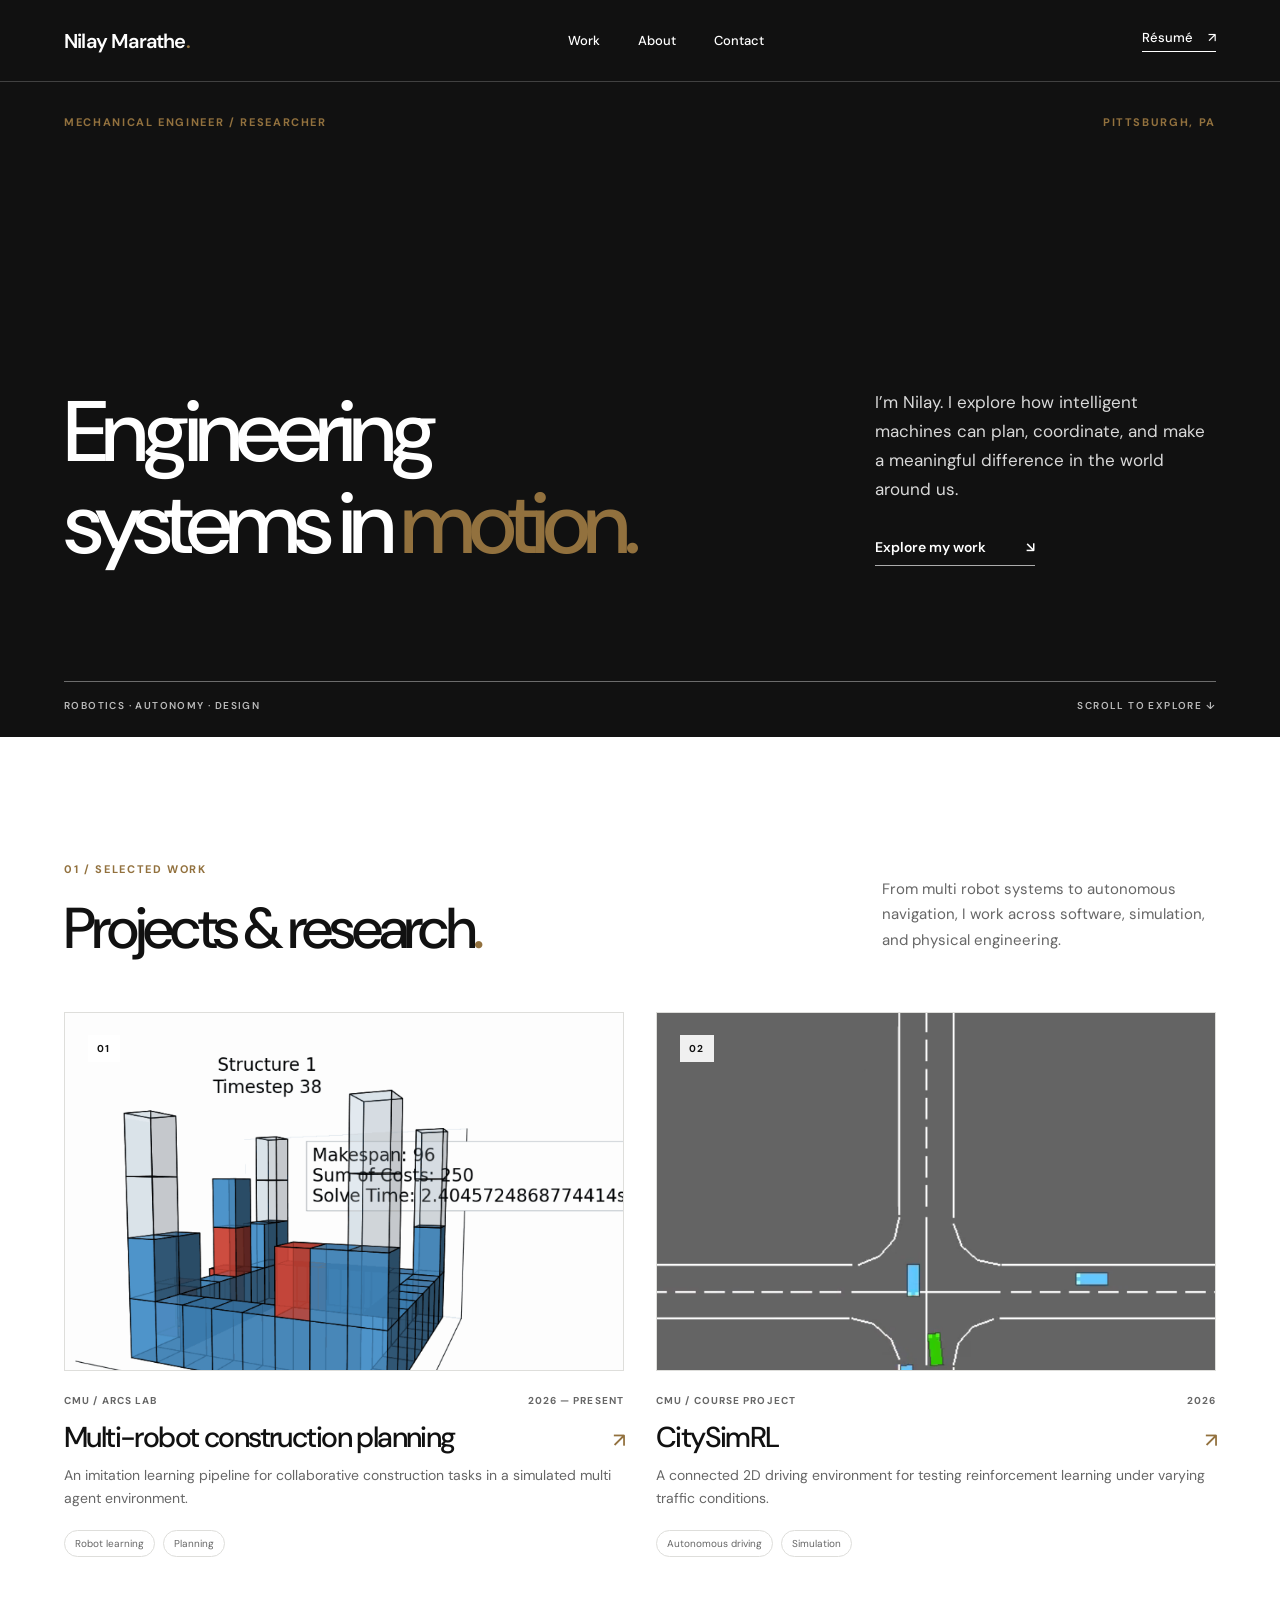
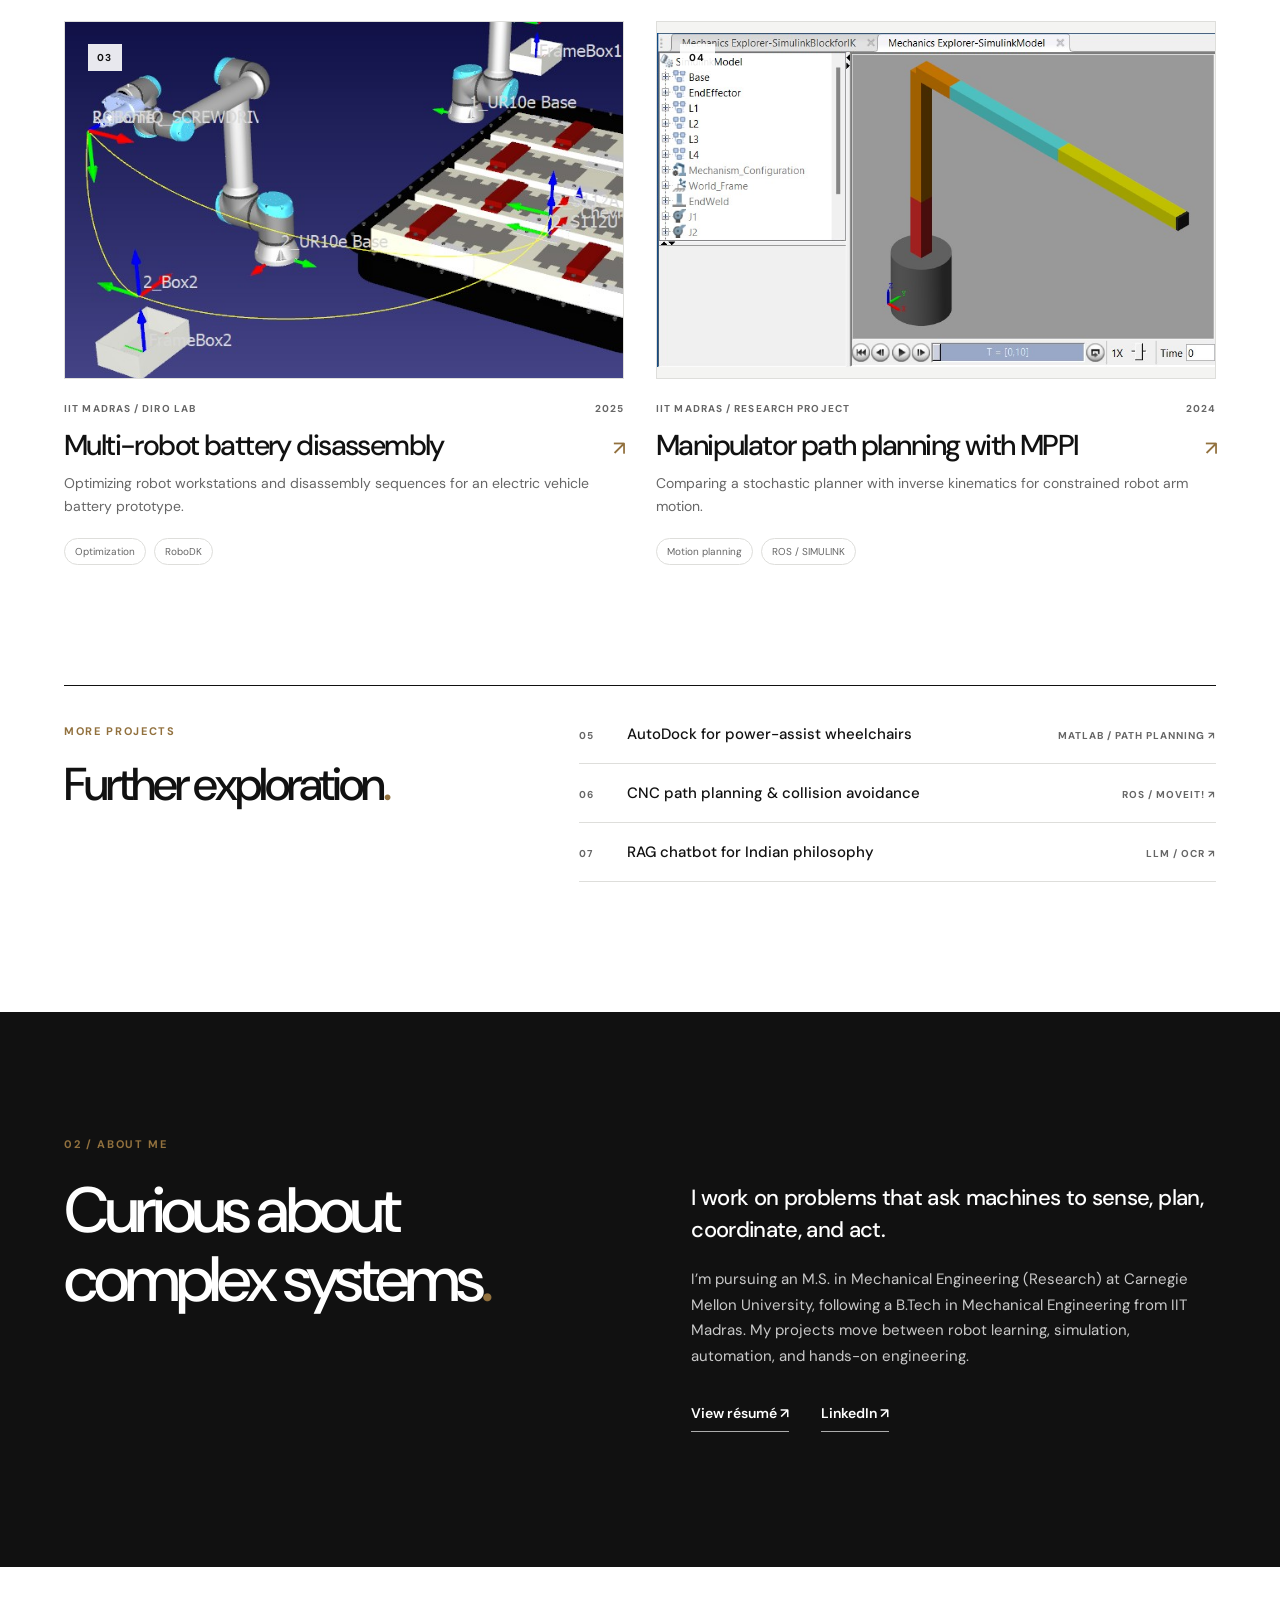
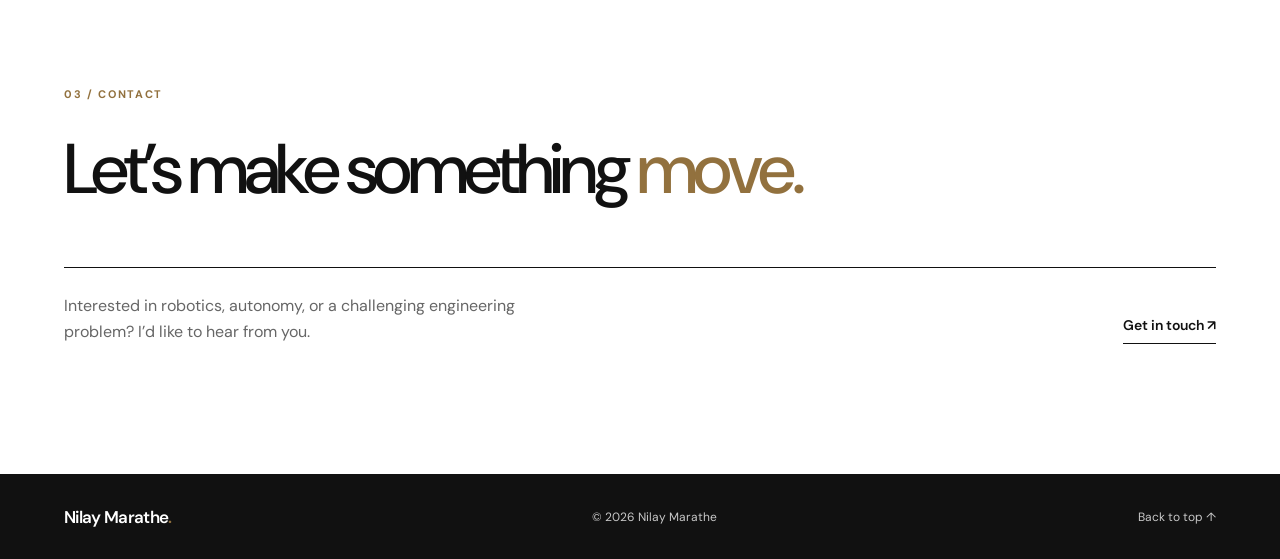
==== commit ea06a2a7: "Add files via upload" ====
--- a/index.html
+++ b/index.html
@@ -29,12 +29,12 @@
     <section class="work-section shell" id="work" aria-labelledby="work-title">
       <div class="section-head"><div><span class="eyebrow">01 / SELECTED WORK</span><h2 id="work-title">Projects & research<span class="accent">.</span></h2></div><p>From multi robot systems to autonomous navigation, I work across software, simulation, and physical engineering.</p></div>
       <div class="project-grid">
-        <article class="project-card"><a href="multi-robot-construction.html" aria-label="View multi-robot construction planning project"><div class="project-art art-construction"><span class="art-number">01</span><div class="art-geometry" aria-hidden="true"><i></i><i></i><i></i><i></i></div><span class="art-caption">PROJECT IMAGE COMING SOON</span></div><div class="card-meta"><span>CMU / ARCS LAB</span><span>2026 — PRESENT</span></div><h3>Multi-robot construction planning <span aria-hidden="true">↗</span></h3><p>An imitation learning pipeline for collaborative construction tasks in a simulated multi agent environment.</p><div class="card-tags"><span>Robot learning</span><span>Planning</span></div></a></article>
-        <article class="project-card"><a href="battery-disassembly.html" aria-label="View multi-robot battery disassembly project"><div class="project-art art-disassembly"><span class="art-number">02</span><div class="art-geometry" aria-hidden="true"><i></i><i></i><i></i><i></i><i></i><i></i></div><span class="art-caption">PROJECT IMAGE COMING SOON</span></div><div class="card-meta"><span>IIT MADRAS / DIRO LAB</span><span>2025</span></div><h3>Multi-robot battery disassembly <span aria-hidden="true">↗</span></h3><p>Optimizing robot workstations and disassembly sequences for an electric vehicle battery prototype.</p><div class="card-tags"><span>Optimization</span><span>RoboDK</span></div></a></article>
-        <article class="project-card"><a href="citysimrl.html" aria-label="View CitySimRL project"><div class="project-art art-city"><span class="art-number">03</span><div class="art-geometry" aria-hidden="true"><i></i><i></i><i></i></div><span class="art-caption">PROJECT IMAGE COMING SOON</span></div><div class="card-meta"><span>CMU / COURSE PROJECT</span><span>2026</span></div><h3>CitySimRL <span aria-hidden="true">↗</span></h3><p>A connected 2D driving environment for testing reinforcement learning under varying traffic conditions.</p><div class="card-tags"><span>Autonomous driving</span><span>Simulation</span></div></a></article>
-        <article class="project-card"><a href="autodock.html" aria-label="View AutoDock project"><div class="project-art art-autodock"><span class="art-number">04</span><div class="art-geometry" aria-hidden="true"><i></i><i></i><i></i></div><span class="art-caption">PROJECT IMAGE COMING SOON</span></div><div class="card-meta"><span>IIT MADRAS / SUMMER PROJECT</span><span>2024</span></div><h3>AutoDock for power-assist wheelchairs <span aria-hidden="true">↗</span></h3><p>Signal-based localization and path planning to guide a power-assist wheel toward a wheelchair.</p><div class="card-tags"><span>Assistive technology</span><span>Path planning</span></div></a></article>
+        <article class="project-card"><a href="multi-robot-construction.html" aria-label="View multi-robot construction planning project"><div class="project-art has-image"><img src="construction-planning.png" alt="Simulation of a multi-robot construction structure at timestep 38" loading="lazy"><span class="art-number">01</span></div><div class="card-meta"><span>CMU / ARCS LAB</span><span>2026 — PRESENT</span></div><h3>Multi-robot construction planning <span aria-hidden="true">↗</span></h3><p>An imitation learning pipeline for collaborative construction tasks in a simulated multi agent environment.</p><div class="card-tags"><span>Robot learning</span><span>Planning</span></div></a></article>
+        <article class="project-card"><a href="citysimrl.html" aria-label="View CitySimRL project"><div class="project-art has-image"><img src="citysimrl.png" alt="Top-down 2D traffic simulation with cars at an intersection" loading="lazy"><span class="art-number">02</span></div><div class="card-meta"><span>CMU / COURSE PROJECT</span><span>2026</span></div><h3>CitySimRL <span aria-hidden="true">↗</span></h3><p>A connected 2D driving environment for testing reinforcement learning under varying traffic conditions.</p><div class="card-tags"><span>Autonomous driving</span><span>Simulation</span></div></a></article>
+        <article class="project-card"><a href="battery-disassembly.html" aria-label="View multi-robot battery disassembly project"><div class="project-art has-image"><img src="battery-disassembly.png" alt="RoboDK simulation with robot arms working on an electric vehicle battery model" loading="lazy"><span class="art-number">03</span></div><div class="card-meta"><span>IIT MADRAS / DIRO LAB</span><span>2025</span></div><h3>Multi-robot battery disassembly <span aria-hidden="true">↗</span></h3><p>Optimizing robot workstations and disassembly sequences for an electric vehicle battery prototype.</p><div class="card-tags"><span>Optimization</span><span>RoboDK</span></div></a></article>
+        <article class="project-card"><a href="manipulator-path-planning.html" aria-label="View manipulator path planning project"><div class="project-art has-image"><img src="manipulator-path-planning.png" alt="Simulink Mechanics Explorer model of a four-degree-of-freedom manipulator arm" loading="lazy"><span class="art-number">04</span></div><div class="card-meta"><span>IIT MADRAS / RESEARCH PROJECT</span><span>2024</span></div><h3>Manipulator path planning with MPPI <span aria-hidden="true">↗</span></h3><p>Comparing a stochastic planner with inverse kinematics for constrained robot arm motion.</p><div class="card-tags"><span>Motion planning</span><span>ROS / SIMULINK</span></div></a></article>
       </div>
-      <div class="additional-work"><div><span class="eyebrow">MORE PROJECTS</span><h2>Further exploration<span class="accent">.</span></h2></div><div class="project-list"><a href="manipulator-path-planning.html"><span>05</span><strong>Manipulator path planning with MPPI</strong><span>ROS / SIMULINK ↗</span></a><a href="cnc-collision-avoidance.html"><span>06</span><strong>CNC path planning & collision avoidance</strong><span>ROS / MOVEIT! ↗</span></a><a href="philosophy-rag-chatbot.html"><span>07</span><strong>RAG chatbot for Indian philosophy</strong><span>LLM / OCR ↗</span></a></div></div>
+      <div class="additional-work"><div><span class="eyebrow">MORE PROJECTS</span><h2>Further exploration<span class="accent">.</span></h2></div><div class="project-list"><a href="autodock.html"><span>05</span><strong>AutoDock for power-assist wheelchairs</strong><span>MATLAB / PATH PLANNING ↗</span></a><a href="cnc-collision-avoidance.html"><span>06</span><strong>CNC path planning & collision avoidance</strong><span>ROS / MOVEIT! ↗</span></a><a href="philosophy-rag-chatbot.html"><span>07</span><strong>RAG chatbot for Indian philosophy</strong><span>LLM / OCR ↗</span></a></div></div>
     </section>
     <section class="about-section dark-section" id="about" aria-labelledby="about-title"><div class="shell about-grid"><div><span class="eyebrow">02 / ABOUT ME</span><h2 id="about-title">Curious about<br>complex systems<span class="accent">.</span></h2></div><div><p class="about-lead">I work on problems that ask machines to sense, plan, coordinate, and act.</p><p>I’m pursuing an M.S. in Mechanical Engineering (Research) at Carnegie Mellon University, following a B.Tech in Mechanical Engineering from IIT Madras. My projects move between robot learning, simulation, automation, and hands-on engineering.</p><div class="about-links"><a class="under-link light-link" href="NilayMarathe_Resume.pdf" target="_blank" rel="noopener">View résumé ↗</a><a class="under-link light-link" href="https://www.linkedin.com/in/nilaymarathe" target="_blank" rel="noopener">LinkedIn ↗</a></div></div></div></section>
     <section class="contact-section shell" id="contact" aria-labelledby="contact-title"><span class="eyebrow">03 / CONTACT</span><h2 id="contact-title">Let’s make something <span class="accent">move.</span></h2><div class="contact-row"><p>Interested in robotics, autonomy, or a challenging engineering problem? I’d like to hear from you.</p><a class="under-link" href="mailto:nmarathe@andrew.cmu.edu">Get in touch ↗</a></div></section>
--- a/styles.css
+++ b/styles.css
@@ -47,6 +47,9 @@
 .project-card a { display: block; }
 .project-art { position: relative; display: grid; place-items: center; height: clamp(290px, 28vw, 390px); overflow: hidden; background: var(--light); border: 1px solid var(--mid); transition: background .25s ease; }
 .project-card a:hover .project-art { background: #ececea; }
+.project-art.has-image { background: var(--light); }
+.project-art.has-image img { display: block; width: 100%; height: 100%; object-fit: contain; }
+.project-art.has-image .art-number { padding: 7px 9px; background: rgba(255,255,255,.9); color: var(--black); }
 .art-number, .art-caption { position: absolute; z-index: 2; color: var(--muted); font-size: 10px; font-weight: 700; letter-spacing: .13em; }
 .art-number { top: 22px; left: 23px; }
 .art-caption { right: 23px; bottom: 22px; }
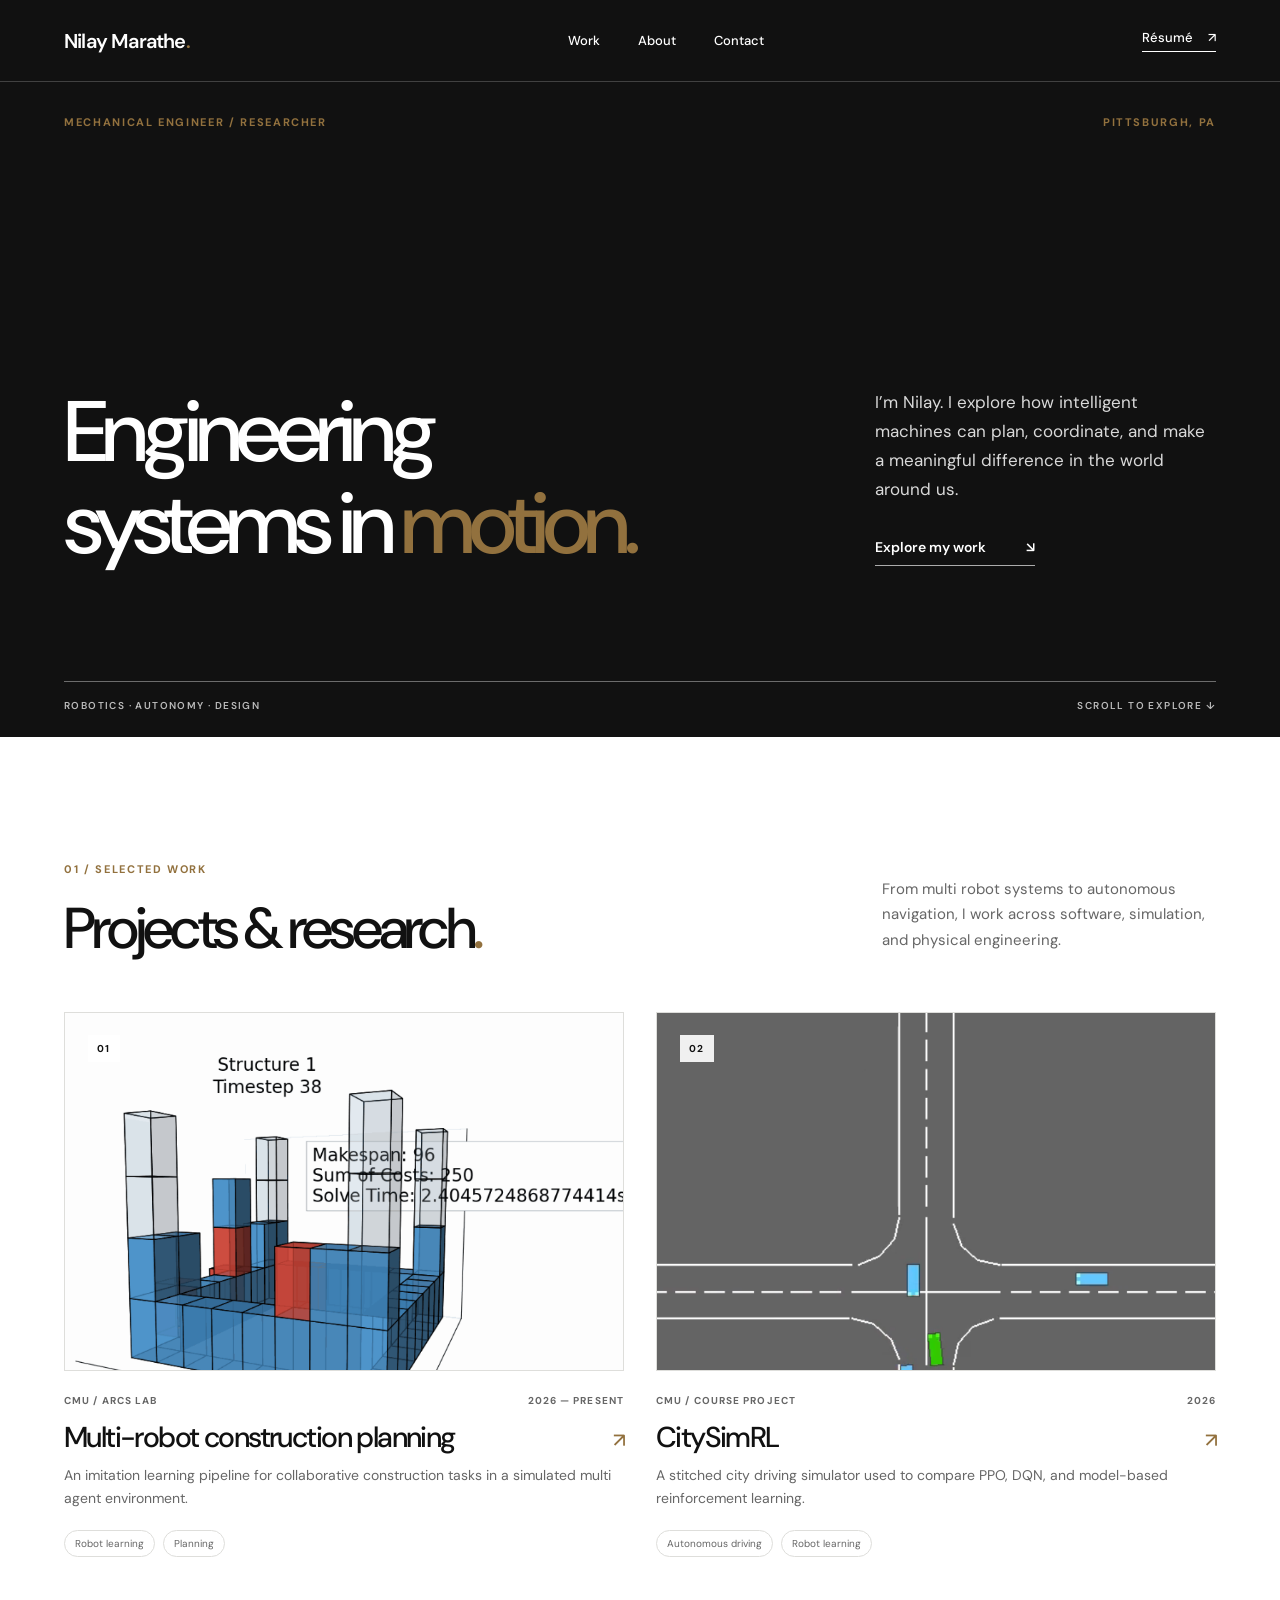
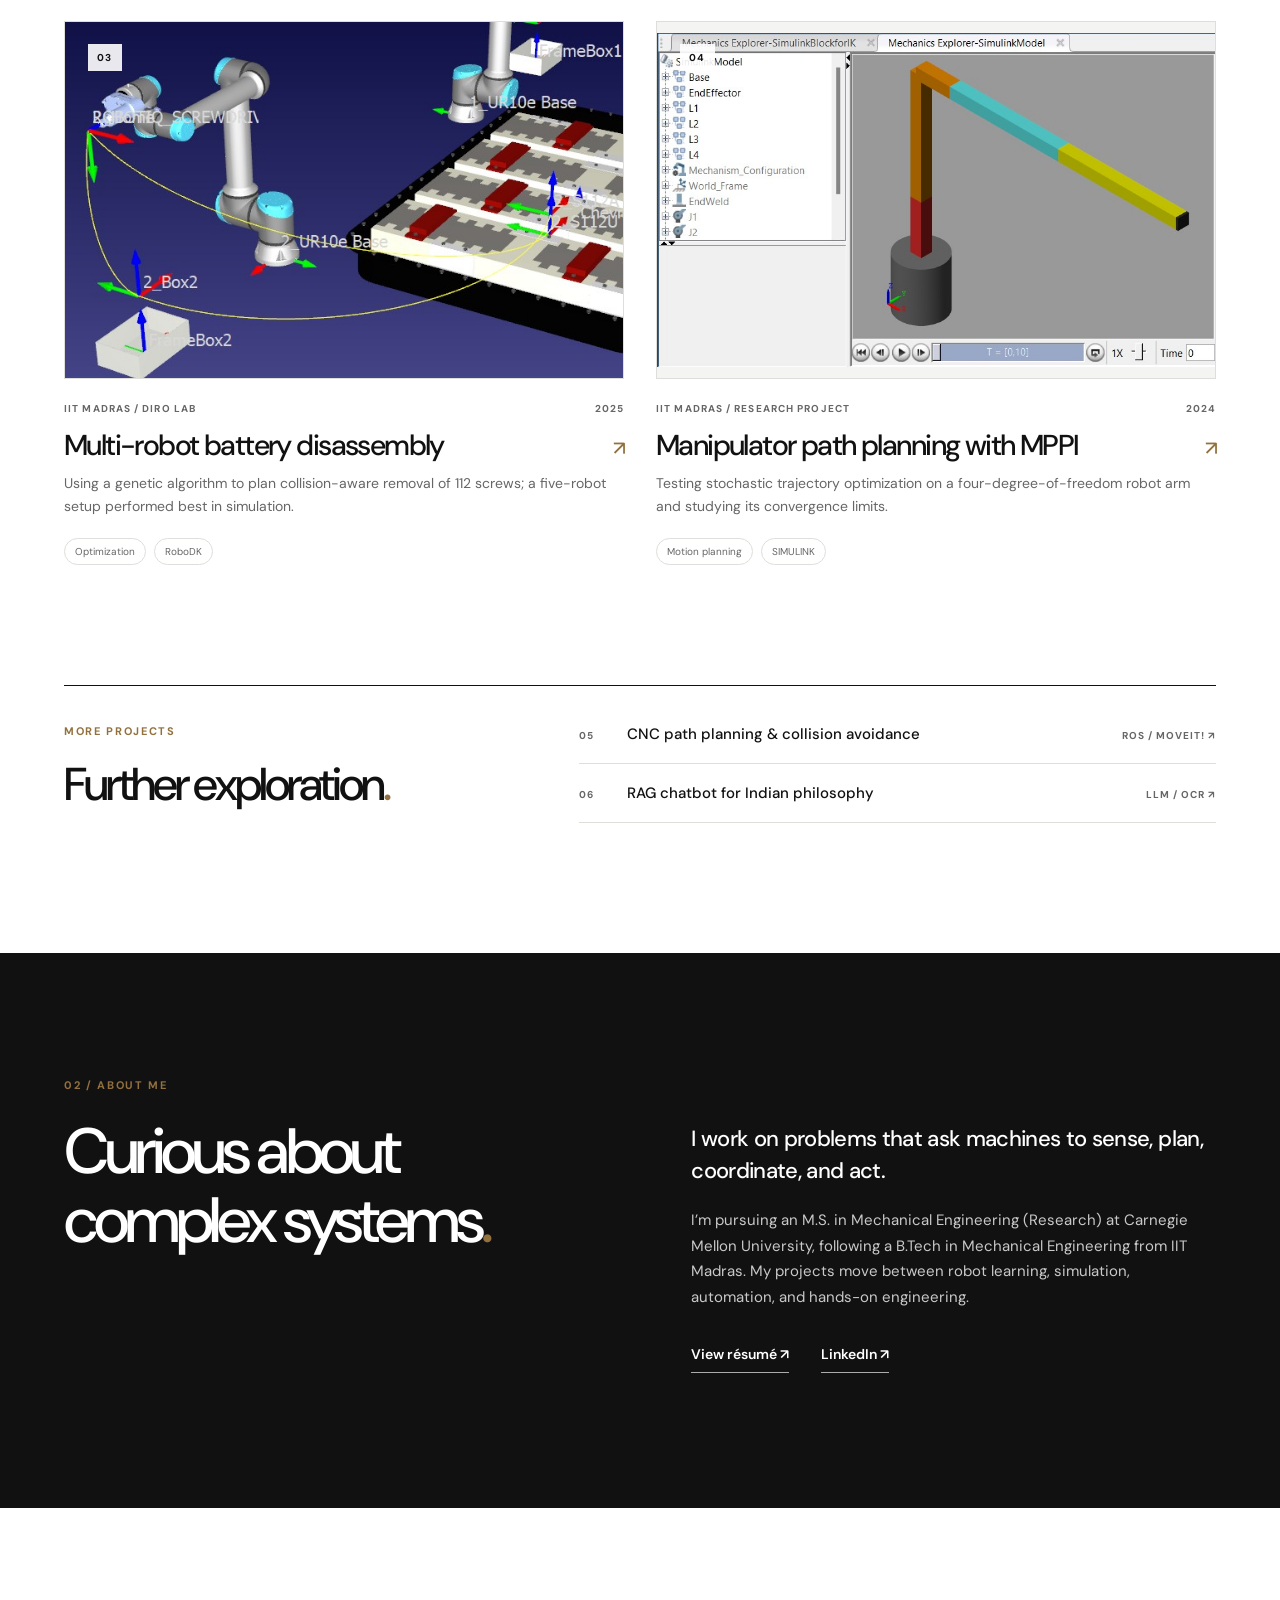
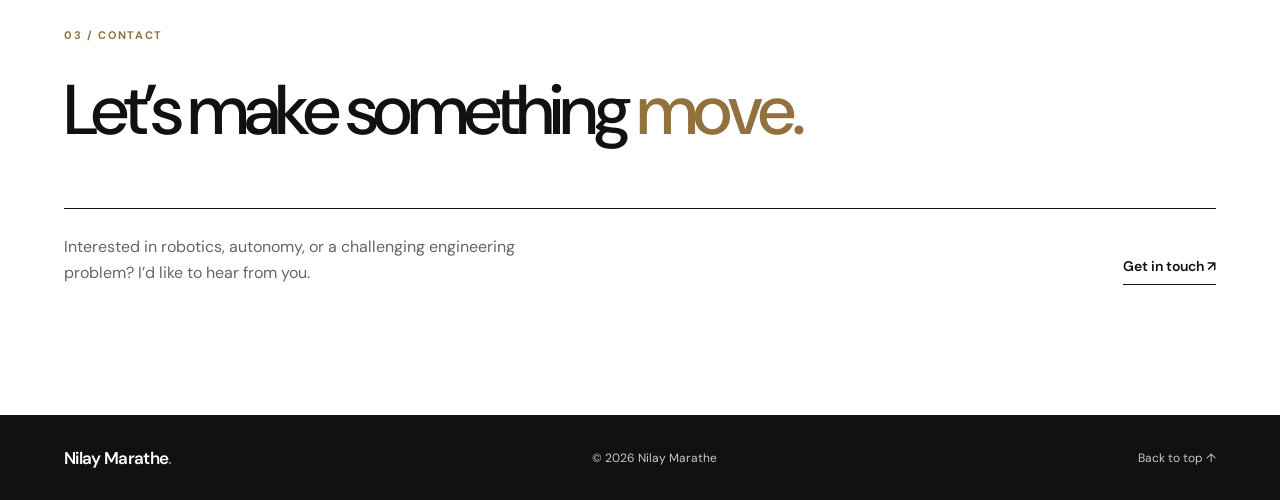
==== commit 7dfd89a3: "Add files via upload" ====
--- a/index.html
+++ b/index.html
@@ -30,11 +30,11 @@
       <div class="section-head"><div><span class="eyebrow">01 / SELECTED WORK</span><h2 id="work-title">Projects & research<span class="accent">.</span></h2></div><p>From multi robot systems to autonomous navigation, I work across software, simulation, and physical engineering.</p></div>
       <div class="project-grid">
         <article class="project-card"><a href="multi-robot-construction.html" aria-label="View multi-robot construction planning project"><div class="project-art has-image"><img src="construction-planning.png" alt="Simulation of a multi-robot construction structure at timestep 38" loading="lazy"><span class="art-number">01</span></div><div class="card-meta"><span>CMU / ARCS LAB</span><span>2026 — PRESENT</span></div><h3>Multi-robot construction planning <span aria-hidden="true">↗</span></h3><p>An imitation learning pipeline for collaborative construction tasks in a simulated multi agent environment.</p><div class="card-tags"><span>Robot learning</span><span>Planning</span></div></a></article>
-        <article class="project-card"><a href="citysimrl.html" aria-label="View CitySimRL project"><div class="project-art has-image"><img src="citysimrl.png" alt="Top-down 2D traffic simulation with cars at an intersection" loading="lazy"><span class="art-number">02</span></div><div class="card-meta"><span>CMU / COURSE PROJECT</span><span>2026</span></div><h3>CitySimRL <span aria-hidden="true">↗</span></h3><p>A connected 2D driving environment for testing reinforcement learning under varying traffic conditions.</p><div class="card-tags"><span>Autonomous driving</span><span>Simulation</span></div></a></article>
-        <article class="project-card"><a href="battery-disassembly.html" aria-label="View multi-robot battery disassembly project"><div class="project-art has-image"><img src="battery-disassembly.png" alt="RoboDK simulation with robot arms working on an electric vehicle battery model" loading="lazy"><span class="art-number">03</span></div><div class="card-meta"><span>IIT MADRAS / DIRO LAB</span><span>2025</span></div><h3>Multi-robot battery disassembly <span aria-hidden="true">↗</span></h3><p>Optimizing robot workstations and disassembly sequences for an electric vehicle battery prototype.</p><div class="card-tags"><span>Optimization</span><span>RoboDK</span></div></a></article>
-        <article class="project-card"><a href="manipulator-path-planning.html" aria-label="View manipulator path planning project"><div class="project-art has-image"><img src="manipulator-path-planning.png" alt="Simulink Mechanics Explorer model of a four-degree-of-freedom manipulator arm" loading="lazy"><span class="art-number">04</span></div><div class="card-meta"><span>IIT MADRAS / RESEARCH PROJECT</span><span>2024</span></div><h3>Manipulator path planning with MPPI <span aria-hidden="true">↗</span></h3><p>Comparing a stochastic planner with inverse kinematics for constrained robot arm motion.</p><div class="card-tags"><span>Motion planning</span><span>ROS / SIMULINK</span></div></a></article>
+        <article class="project-card"><a href="citysimrl.html" aria-label="View CitySimRL project"><div class="project-art has-image"><img src="citysimrl.png" alt="Top-down 2D traffic simulation with cars at an intersection" loading="lazy"><span class="art-number">02</span></div><div class="card-meta"><span>CMU / COURSE PROJECT</span><span>2026</span></div><h3>CitySimRL <span aria-hidden="true">↗</span></h3><p>A stitched city driving simulator used to compare PPO, DQN, and model-based reinforcement learning.</p><div class="card-tags"><span>Autonomous driving</span><span>Robot learning</span></div></a></article>
+        <article class="project-card"><a href="battery-disassembly.html" aria-label="View multi-robot battery disassembly project"><div class="project-art has-image"><img src="battery-disassembly.png" alt="RoboDK simulation with robot arms working on an electric vehicle battery model" loading="lazy"><span class="art-number">03</span></div><div class="card-meta"><span>IIT MADRAS / DIRO LAB</span><span>2025</span></div><h3>Multi-robot battery disassembly <span aria-hidden="true">↗</span></h3><p>Using a genetic algorithm to plan collision-aware removal of 112 screws; a five-robot setup performed best in simulation.</p><div class="card-tags"><span>Optimization</span><span>RoboDK</span></div></a></article>
+        <article class="project-card"><a href="manipulator-path-planning.html" aria-label="View manipulator path planning project"><div class="project-art has-image"><img src="manipulator-path-planning.png" alt="Simulink Mechanics Explorer model of a four-degree-of-freedom manipulator arm" loading="lazy"><span class="art-number">04</span></div><div class="card-meta"><span>IIT MADRAS / RESEARCH PROJECT</span><span>2024</span></div><h3>Manipulator path planning with MPPI <span aria-hidden="true">↗</span></h3><p>Testing stochastic trajectory optimization on a four-degree-of-freedom robot arm and studying its convergence limits.</p><div class="card-tags"><span>Motion planning</span><span>SIMULINK</span></div></a></article>
       </div>
-      <div class="additional-work"><div><span class="eyebrow">MORE PROJECTS</span><h2>Further exploration<span class="accent">.</span></h2></div><div class="project-list"><a href="autodock.html"><span>05</span><strong>AutoDock for power-assist wheelchairs</strong><span>MATLAB / PATH PLANNING ↗</span></a><a href="cnc-collision-avoidance.html"><span>06</span><strong>CNC path planning & collision avoidance</strong><span>ROS / MOVEIT! ↗</span></a><a href="philosophy-rag-chatbot.html"><span>07</span><strong>RAG chatbot for Indian philosophy</strong><span>LLM / OCR ↗</span></a></div></div>
+      <div class="additional-work"><div><span class="eyebrow">MORE PROJECTS</span><h2>Further exploration<span class="accent">.</span></h2></div><div class="project-list"><a href="cnc-collision-avoidance.html"><span>05</span><strong>CNC path planning & collision avoidance</strong><span>ROS / MOVEIT! ↗</span></a><a href="philosophy-rag-chatbot.html"><span>06</span><strong>RAG chatbot for Indian philosophy</strong><span>LLM / OCR ↗</span></a></div></div>
     </section>
     <section class="about-section dark-section" id="about" aria-labelledby="about-title"><div class="shell about-grid"><div><span class="eyebrow">02 / ABOUT ME</span><h2 id="about-title">Curious about<br>complex systems<span class="accent">.</span></h2></div><div><p class="about-lead">I work on problems that ask machines to sense, plan, coordinate, and act.</p><p>I’m pursuing an M.S. in Mechanical Engineering (Research) at Carnegie Mellon University, following a B.Tech in Mechanical Engineering from IIT Madras. My projects move between robot learning, simulation, automation, and hands-on engineering.</p><div class="about-links"><a class="under-link light-link" href="NilayMarathe_Resume.pdf" target="_blank" rel="noopener">View résumé ↗</a><a class="under-link light-link" href="https://www.linkedin.com/in/nilaymarathe" target="_blank" rel="noopener">LinkedIn ↗</a></div></div></div></section>
     <section class="contact-section shell" id="contact" aria-labelledby="contact-title"><span class="eyebrow">03 / CONTACT</span><h2 id="contact-title">Let’s make something <span class="accent">move.</span></h2><div class="contact-row"><p>Interested in robotics, autonomy, or a challenging engineering problem? I’d like to hear from you.</p><a class="under-link" href="mailto:nmarathe@andrew.cmu.edu">Get in touch ↗</a></div></section>
--- a/styles.css
+++ b/styles.css
@@ -68,12 +68,6 @@
 .art-city .art-geometry i:nth-child(2), .art-city .art-geometry i:nth-child(3) { z-index: 2; width: 12px; height: 23px; background: var(--black); }
 .art-city .art-geometry i:nth-child(2) { top: 10%; left: 20%; transform: rotate(-30deg); }
 .art-city .art-geometry i:nth-child(3) { right: 10%; bottom: 16%; transform: rotate(54deg); }
-.art-autodock .art-geometry { width: 50%; border: 1px solid #c1c1bd; background-image: linear-gradient(#dededb 1px, transparent 1px), linear-gradient(90deg, #dededb 1px, transparent 1px); background-size: 15% 15%; }
-.art-autodock .art-geometry::before { content: ""; position: absolute; inset: 16% 17% 17% 16%; border-left: 8px solid var(--gold); border-bottom: 8px solid var(--gold); border-right: 8px solid var(--gold); border-radius: 0 0 25% 0; transform: skewY(-13deg); }
-.art-autodock .art-geometry i { width: 18px; height: 18px; border: 4px solid var(--black); border-radius: 50%; background: var(--gold); }
-.art-autodock .art-geometry i:first-child { top: 12%; left: 12%; }
-.art-autodock .art-geometry i:nth-child(2) { bottom: 12%; left: 12%; }
-.art-autodock .art-geometry i:nth-child(3) { top: 12%; right: 12%; }
 .art-manipulator .art-geometry { width: 50%; height: 43%; aspect-ratio: auto; border-bottom: 3px solid var(--black); }
 .art-manipulator .art-geometry::before { content: ""; position: absolute; left: 20%; bottom: 0; width: 45%; height: 8px; background: var(--black); transform-origin: left; transform: rotate(-35deg); }
 .art-manipulator .art-geometry::after { content: ""; position: absolute; left: 53%; top: 39%; width: 45%; height: 8px; background: var(--gold); transform-origin: left; transform: rotate(22deg); }
